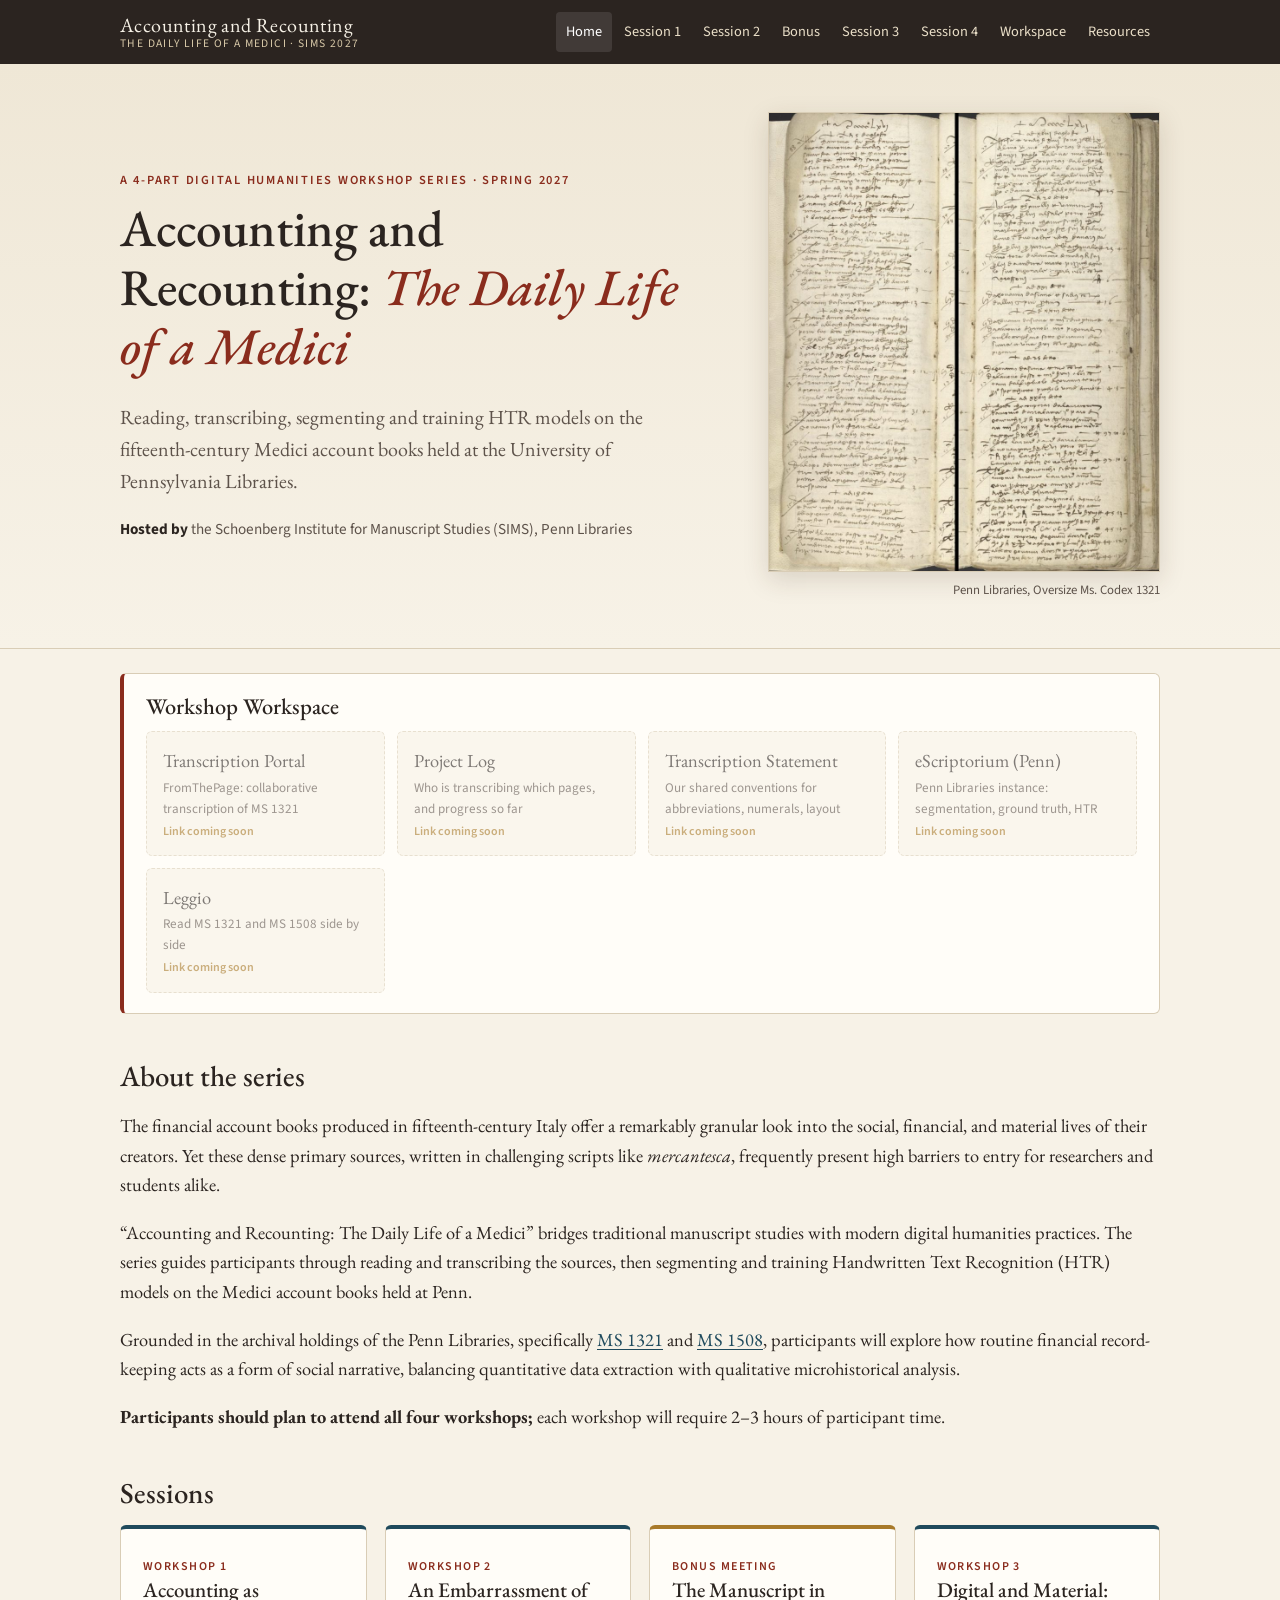
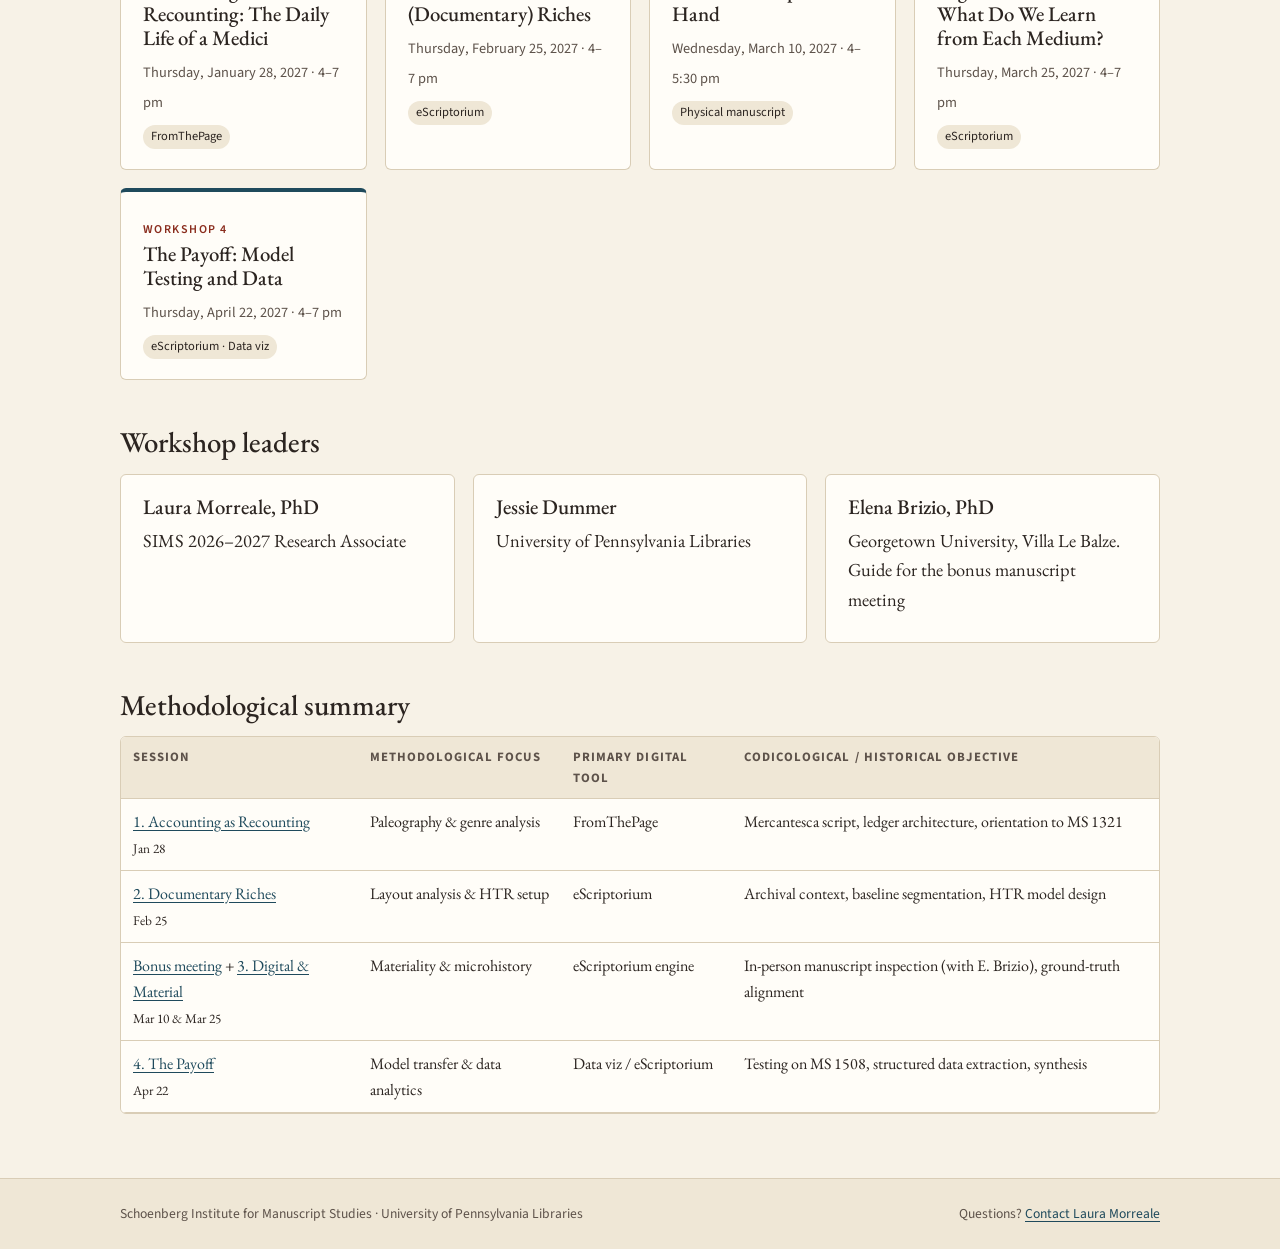
==== index.html @ 03b30243 "First version of workshop website" ====
<!doctype html>
<html lang="en">
<head>
<meta charset="utf-8">
<meta name="viewport" content="width=device-width, initial-scale=1">
<title>Home · Accounting and Recounting</title>
<meta name="description" content="Accounting and Recounting: The Daily Life of a Medici. A four-part digital humanities workshop series at the Schoenberg Institute for Manuscript Studies, Penn Libraries, spring 2027.">
<link rel="preconnect" href="https://fonts.googleapis.com">
<link rel="preconnect" href="https://fonts.gstatic.com" crossorigin>
<link href="https://fonts.googleapis.com/css2?family=EB+Garamond:ital,wght@0,400;0,500;0,600;1,400&family=Source+Sans+3:wght@400;600&display=swap" rel="stylesheet">
<link rel="stylesheet" href="assets/style.css">
<script src="assets/config.js"></script>
</head>
<body>
<header class="site-header">
  <div class="wrap">
    <a class="brand" href="index.html">Accounting and Recounting<small>The Daily Life of a Medici · SIMS 2027</small></a>
    <button class="nav-toggle" aria-expanded="false" aria-controls="site-nav">Menu</button>
    <nav class="nav" id="site-nav" aria-label="Main"><a href="index.html" aria-current="page">Home</a><a href="session-1.html">Session 1</a><a href="session-2.html">Session 2</a><a href="bonus.html">Bonus</a><a href="session-3.html">Session 3</a><a href="session-4.html">Session 4</a><a href="workspace.html">Workspace</a><a href="resources.html">Resources</a></nav>
  </div>
</header>
<section class="hero"><div class="wrap">
  <div>
    <p class="eyebrow">A 4-part digital humanities workshop series · Spring 2027</p>
    <h1>Accounting and Recounting: <em>The Daily Life of a Medici</em></h1>
    <p class="lede">Reading, transcribing, segmenting and training HTR models on the fifteenth-century Medici account books held at the University of Pennsylvania Libraries.</p>
    <ul class="meta-row"><li><strong>Hosted by</strong> the Schoenberg Institute for Manuscript Studies (SIMS), Penn Libraries</li></ul>
  </div>
  <figure>
    <img src="assets/ms1321-opening.jpg" alt="Opening from a Medici account book in mercantesca script, with dated entries and amounts in the right-hand column" width="900" height="1056">
    <figcaption>Penn Libraries, Oversize Ms. Codex 1321</figcaption>
  </figure>
</div></section>
<main><div class="wrap">

<section class="docs" aria-labelledby="ws-h">
  <h2 id="ws-h">Workshop Workspace</h2>
  <div class="tools">
    <a class="tool-btn" data-link="fromthepage"><span class="label">Transcription Portal</span><span class="desc">FromThePage: collaborative transcription of MS 1321</span><span class="status">Open &rarr;</span></a><a class="tool-btn" data-link="projectLog"><span class="label">Project Log</span><span class="desc">Who is transcribing which pages, and progress so far</span><span class="status">Open &rarr;</span></a><a class="tool-btn" data-link="transcriptionStatement"><span class="label">Transcription Statement</span><span class="desc">Our shared conventions for abbreviations, numerals, layout</span><span class="status">Open &rarr;</span></a><a class="tool-btn" data-link="escriptorium"><span class="label">eScriptorium (Penn)</span><span class="desc">Penn Libraries instance: segmentation, ground truth, HTR</span><span class="status">Open &rarr;</span></a><a class="tool-btn" data-link="leggio"><span class="label">Leggio</span><span class="desc">Read MS 1321 and MS 1508 side by side</span><span class="status">Open &rarr;</span></a>
  </div>
</section>

<h2>About the series</h2>
<p>The financial account books produced in fifteenth-century Italy offer a remarkably granular look into the social, financial, and material lives of their creators. Yet these dense primary sources, written in challenging scripts like <em>mercantesca</em>, frequently present high barriers to entry for researchers and students alike.</p>
<p>“Accounting and Recounting: The Daily Life of a Medici” bridges traditional manuscript studies with modern digital humanities practices. The series guides participants through reading and transcribing the sources, then segmenting and training Handwritten Text Recognition (HTR) models on the Medici account books held at Penn.</p>
<p>Grounded in the archival holdings of the Penn Libraries, specifically <a data-link="colenda1321">MS 1321</a> and <a data-link="colenda1508">MS 1508</a>, participants will explore how routine financial record-keeping acts as a form of social narrative, balancing quantitative data extraction with qualitative microhistorical analysis.</p>
<p><strong>Participants should plan to attend all four workshops;</strong> each workshop will require 2–3 hours of participant time.</p>

<h2>Sessions</h2>
<div class="grid three"><a class="card session-card" href="session-1.html"><span class="num">Workshop 1</span><h3>Accounting as Recounting: The Daily Life of a Medici</h3><span class="date">Thursday, January 28, 2027 · 4–7 pm</span><br><span class="tool">FromThePage</span></a><a class="card session-card" href="session-2.html"><span class="num">Workshop 2</span><h3>An Embarrassment of (Documentary) Riches</h3><span class="date">Thursday, February 25, 2027 · 4–7 pm</span><br><span class="tool">eScriptorium</span></a><a class="card session-card bonus" href="bonus.html"><span class="num">Bonus Meeting</span><h3>The Manuscript in Hand</h3><span class="date">Wednesday, March 10, 2027 · 4–5:30 pm</span><br><span class="tool">Physical manuscript</span></a><a class="card session-card" href="session-3.html"><span class="num">Workshop 3</span><h3>Digital and Material: What Do We Learn from Each Medium?</h3><span class="date">Thursday, March 25, 2027 · 4–7 pm</span><br><span class="tool">eScriptorium</span></a><a class="card session-card" href="session-4.html"><span class="num">Workshop 4</span><h3>The Payoff: Model Testing and Data</h3><span class="date">Thursday, April 22, 2027 · 4–7 pm</span><br><span class="tool">eScriptorium · Data viz</span></a></div>

<h2>Workshop leaders</h2>
<div class="grid three">
  <div class="card"><h3>Laura Morreale, PhD</h3><p>SIMS 2026–2027 Research Associate</p></div>
  <div class="card"><h3>Jessie Dummer</h3><p>University of Pennsylvania Libraries</p></div>
  <div class="card"><h3>Elena Brizio, PhD</h3><p>Georgetown University, Villa Le Balze. Guide for the bonus manuscript meeting</p></div>
</div>

<h2>Methodological summary</h2>
<div class="table-wrap"><table>
<thead><tr><th>Session</th><th>Methodological focus</th><th>Primary digital tool</th><th>Codicological / historical objective</th></tr></thead>
<tbody>
<tr><td><a href="session-1.html">1. Accounting as Recounting</a><br><small>Jan 28</small></td><td>Paleography &amp; genre analysis</td><td>FromThePage</td><td>Mercantesca script, ledger architecture, orientation to MS 1321</td></tr>
<tr><td><a href="session-2.html">2. Documentary Riches</a><br><small>Feb 25</small></td><td>Layout analysis &amp; HTR setup</td><td>eScriptorium</td><td>Archival context, baseline segmentation, HTR model design</td></tr>
<tr><td><a href="bonus.html">Bonus meeting</a> + <a href="session-3.html">3. Digital &amp; Material</a><br><small>Mar 10 &amp; Mar 25</small></td><td>Materiality &amp; microhistory</td><td>eScriptorium engine</td><td>In-person manuscript inspection (with E. Brizio), ground-truth alignment</td></tr>
<tr><td><a href="session-4.html">4. The Payoff</a><br><small>Apr 22</small></td><td>Model transfer &amp; data analytics</td><td>Data viz / eScriptorium</td><td>Testing on MS 1508, structured data extraction, synthesis</td></tr>
</tbody></table></div>

</div></main>
<footer class="site-footer">
  <div class="wrap">
    <span>Schoenberg Institute for Manuscript Studies · University of Pennsylvania Libraries</span>
    <span>Questions? <a data-link="contactEmail">Contact Laura Morreale</a></span>
  </div>
</footer>
</body>
</html>
---- assets/style.css ----
:root {
  --paper: #f7f2e7;
  --paper-2: #efe7d6;
  --card: #fffdf8;
  --ink: #2b2420;
  --ink-soft: #5d524a;
  --rule: #d9cdb6;
  --accent: #8a2c1d;      /* rubric red */
  --accent-2: #1f4a5c;    /* Penn-ish ink blue */
  --gold: #a87a2a;
  --serif: "EB Garamond", Garamond, "Times New Roman", serif;
  --sans: "Source Sans 3", "Helvetica Neue", Arial, sans-serif;
  --max: 1080px;
}
* { box-sizing: border-box; }
html { scroll-behavior: smooth; }
body {
  margin: 0; background: var(--paper); color: var(--ink);
  font-family: var(--serif); font-size: 1.15rem; line-height: 1.6;
}
a { color: var(--accent-2); text-underline-offset: 3px; }
a:hover { color: var(--accent); }
img { max-width: 100%; height: auto; display: block; }
.wrap { max-width: var(--max); margin: 0 auto; padding: 0 20px; }

/* ── header & nav ───────────────────────────── */
.site-header { background: var(--ink); color: var(--paper); }
.site-header .wrap { display: flex; align-items: center; justify-content: space-between; gap: 16px; min-height: 64px; }
.brand { color: var(--paper); text-decoration: none; font-size: 1.25rem; letter-spacing: .02em; line-height: 1.2; }
.brand small { display: block; font-family: var(--sans); font-size: .72rem; letter-spacing: .12em; text-transform: uppercase; color: #d8c9a8; }
.brand:hover { color: #fff; }
.nav { display: flex; flex-wrap: wrap; gap: 2px; font-family: var(--sans); font-size: .9rem; }
.nav a { color: #eadfc8; text-decoration: none; padding: 8px 10px; border-radius: 4px; }
.nav a:hover, .nav a[aria-current="page"] { background: rgba(255,255,255,.1); color: #fff; }
.nav-toggle { display: none; background: none; border: 1px solid #6b5e52; color: var(--paper); font-family: var(--sans); padding: 6px 10px; border-radius: 4px; }
@media (max-width: 860px) {
  .nav-toggle { display: block; }
  .nav { display: none; position: absolute; top: 64px; left: 0; right: 0; background: var(--ink); flex-direction: column; padding: 8px 20px 16px; z-index: 10; }
  body.nav-open .nav { display: flex; }
}

/* ── hero ───────────────────────────────────── */
.hero { border-bottom: 1px solid var(--rule); background: linear-gradient(var(--paper-2), var(--paper)); }
.hero .wrap { display: grid; grid-template-columns: 1.4fr 1fr; gap: 40px; padding-top: 48px; padding-bottom: 48px; align-items: center; }
.eyebrow { font-family: var(--sans); text-transform: uppercase; letter-spacing: .14em; font-size: .78rem; color: var(--accent); margin: 0 0 8px; font-weight: 600; }
h1, h2, h3 { font-weight: 500; line-height: 1.15; margin: 0 0 .5em; }
h1 { font-size: clamp(2.1rem, 5vw, 3.2rem); }
h1 em { color: var(--accent); }
h2 { font-size: 1.8rem; margin-top: 1.6em; }
h3 { font-size: 1.3rem; }
.lede { font-size: 1.25rem; color: var(--ink-soft); }
.hero figure { margin: 0; }
.hero figure img { border: 1px solid var(--rule); box-shadow: 0 8px 24px rgba(60,40,20,.15); max-height: 460px; width: auto; margin-left: auto; }
figcaption { font-family: var(--sans); font-size: .8rem; color: var(--ink-soft); margin-top: 8px; text-align: right; }
@media (max-width: 760px) { .hero .wrap { grid-template-columns: 1fr; padding-top: 32px; } .hero figure img { margin: 0 auto; max-height: 340px; } figcaption { text-align: center; } }

main { padding: 24px 0 64px; }
.meta-row { display: flex; flex-wrap: wrap; gap: 8px 20px; font-family: var(--sans); font-size: .95rem; color: var(--ink-soft); margin: 12px 0 0; padding: 0; list-style: none; }
.meta-row strong { color: var(--ink); }

/* ── cards & grids ──────────────────────────── */
.grid { display: grid; gap: 18px; }
.grid.two { grid-template-columns: repeat(auto-fit, minmax(280px, 1fr)); }
.grid.three { grid-template-columns: repeat(auto-fit, minmax(240px, 1fr)); }
.card { background: var(--card); border: 1px solid var(--rule); border-radius: 6px; padding: 20px 22px; }
.card h3 { margin-bottom: .3em; }
.card p { margin: .4em 0; }

.session-card { display: block; text-decoration: none; color: var(--ink); position: relative; transition: transform .15s, box-shadow .15s; border-top: 4px solid var(--accent-2); }
.session-card:hover { transform: translateY(-2px); box-shadow: 0 6px 18px rgba(60,40,20,.12); color: var(--ink); }
.session-card.bonus { border-top-color: var(--gold); }
.session-card .num { font-family: var(--sans); font-size: .75rem; text-transform: uppercase; letter-spacing: .12em; color: var(--accent); font-weight: 600; }
.session-card .date { font-family: var(--sans); font-size: .9rem; color: var(--ink-soft); }
.session-card .tool { display: inline-block; margin-top: 10px; font-family: var(--sans); font-size: .78rem; background: var(--paper-2); padding: 2px 8px; border-radius: 99px; }

/* ── tool buttons (the "Documents" box) ─────── */
.docs { background: var(--card); border: 1px solid var(--rule); border-left: 4px solid var(--accent); border-radius: 6px; padding: 20px 22px; }
.docs h2 { margin-top: 0; font-size: 1.4rem; }
.tools { display: grid; grid-template-columns: repeat(auto-fit, minmax(220px, 1fr)); gap: 12px; }
.tool-btn { display: flex; flex-direction: column; gap: 2px; padding: 14px 16px; background: var(--paper); border: 1px solid var(--rule); border-radius: 6px; text-decoration: none; color: var(--ink); cursor: pointer; }
.tool-btn:hover { border-color: var(--accent-2); background: #fff; color: var(--ink); }
.tool-btn .label { font-size: 1.15rem; }
.tool-btn .desc { font-family: var(--sans); font-size: .82rem; color: var(--ink-soft); }
.tool-btn .status { font-family: var(--sans); font-size: .75rem; color: var(--accent-2); font-weight: 600; }
.tool-btn.pending { opacity: .6; cursor: default; border-style: dashed; }
.tool-btn.pending .status { color: var(--gold); }
.tool-btn.featured { border-left: 4px solid var(--accent-2); }

/* ── content ────────────────────────────────── */
.layout { margin-top: 28px; display: grid; grid-template-columns: minmax(0, 1fr) 320px; gap: 40px; }
@media (max-width: 900px) { .layout { grid-template-columns: 1fr; } }
.topics { list-style: none; padding: 0; margin: 0; }
.topics li { padding: 12px 0; border-bottom: 1px solid var(--rule); }
.topics li:last-child { border-bottom: 0; }
.topics strong { color: var(--accent); font-weight: 600; }
.assignment { background: #f3ead3; border: 1px solid #e0cfa5; border-radius: 6px; padding: 16px 20px; margin: 20px 0; }
.assignment h3 { font-size: 1.1rem; font-family: var(--sans); text-transform: uppercase; letter-spacing: .1em; color: var(--gold); }
aside .card + .card { margin-top: 16px; }
aside h3 { font-size: 1.1rem; }

/* session log (blog-style updates) */
.log-entry { border-left: 3px solid var(--rule); padding: 4px 0 4px 18px; margin: 0 0 24px; }
.log-entry time { font-family: var(--sans); font-size: .82rem; text-transform: uppercase; letter-spacing: .1em; color: var(--accent); font-weight: 600; }
.log-entry h3 { margin: 4px 0; }
.log-entry .by { font-family: var(--sans); font-size: .85rem; color: var(--ink-soft); }
.placeholder { color: var(--ink-soft); font-style: italic; }

table { width: 100%; border-collapse: collapse; font-size: 1rem; background: var(--card); }
th, td { text-align: left; padding: 10px 12px; border-bottom: 1px solid var(--rule); vertical-align: top; }
th { font-family: var(--sans); font-size: .8rem; text-transform: uppercase; letter-spacing: .08em; color: var(--ink-soft); background: var(--paper-2); }
.table-wrap { overflow-x: auto; border: 1px solid var(--rule); border-radius: 6px; }

.pager { display: flex; justify-content: space-between; gap: 12px; margin-top: 40px; font-family: var(--sans); font-size: .95rem; }

.site-footer { border-top: 1px solid var(--rule); background: var(--paper-2); font-family: var(--sans); font-size: .85rem; color: var(--ink-soft); padding: 24px 0; }
.site-footer .wrap { display: flex; flex-wrap: wrap; justify-content: space-between; gap: 12px; }
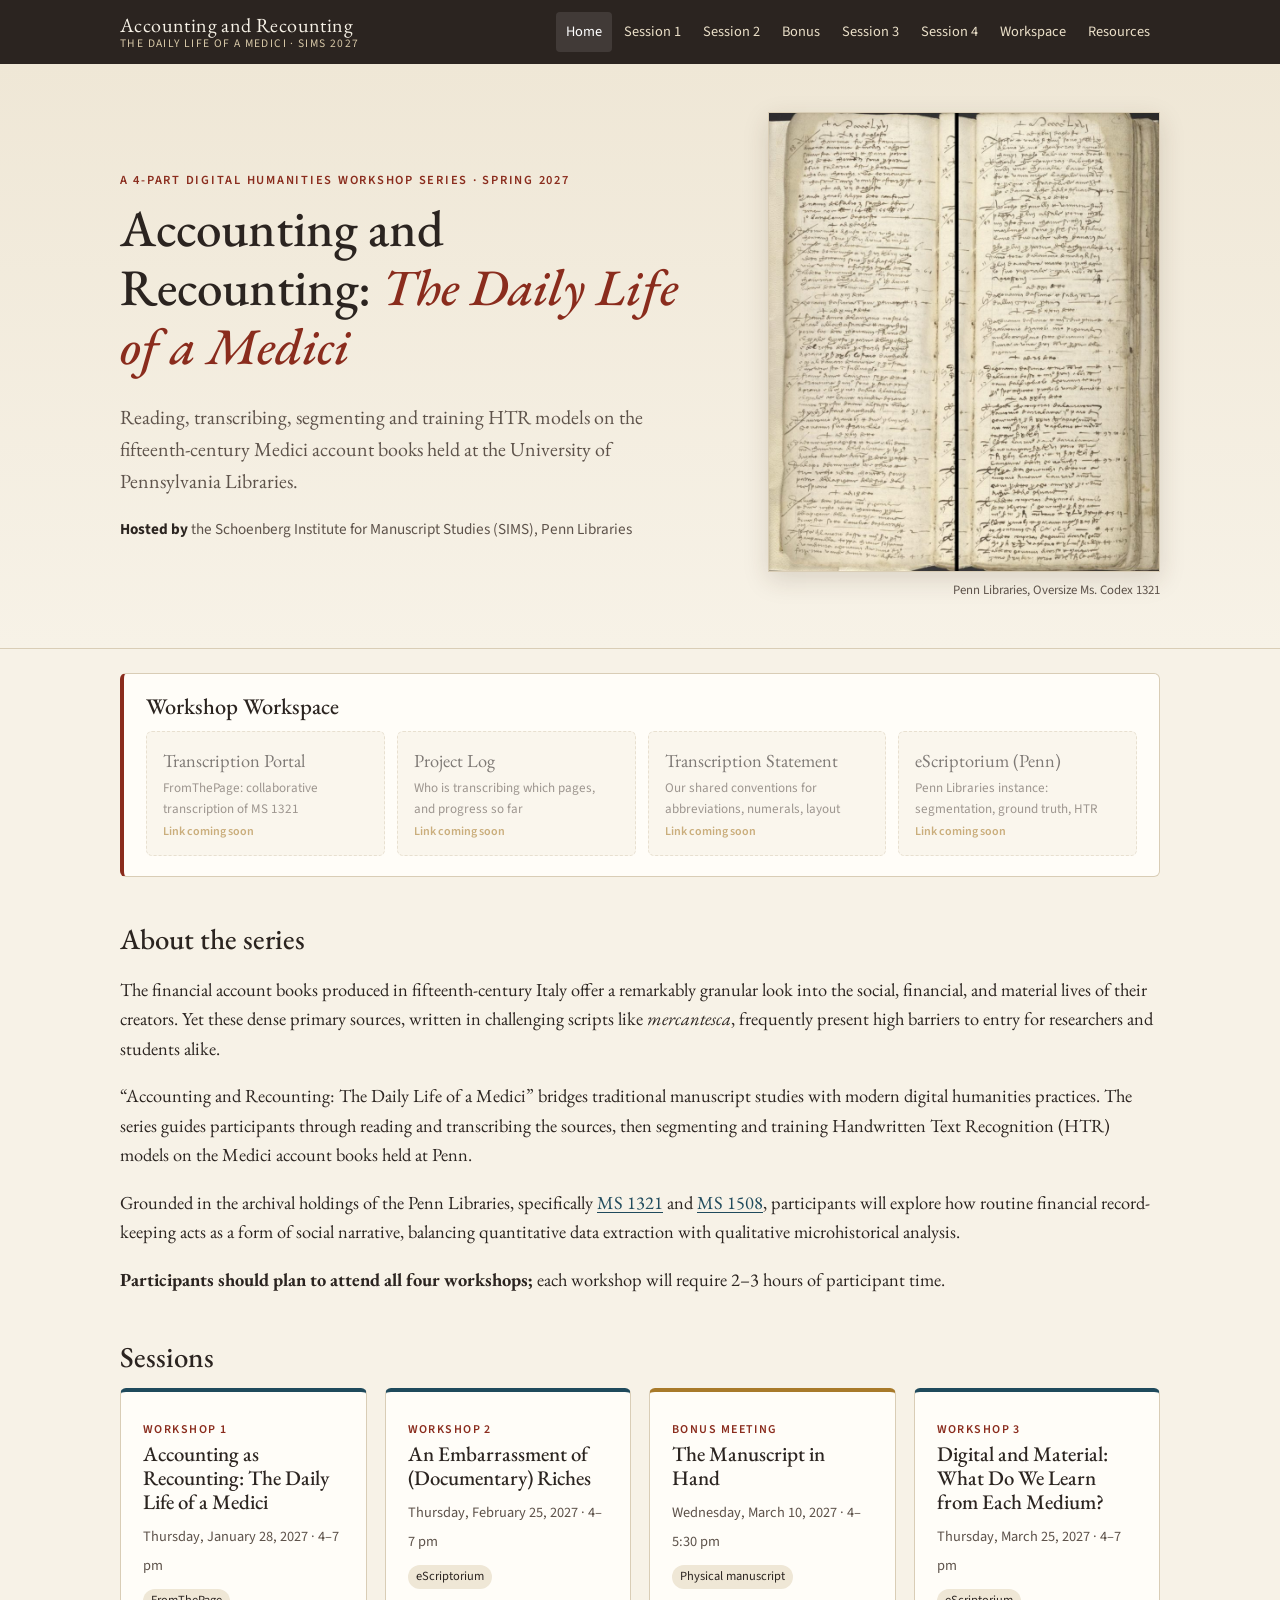
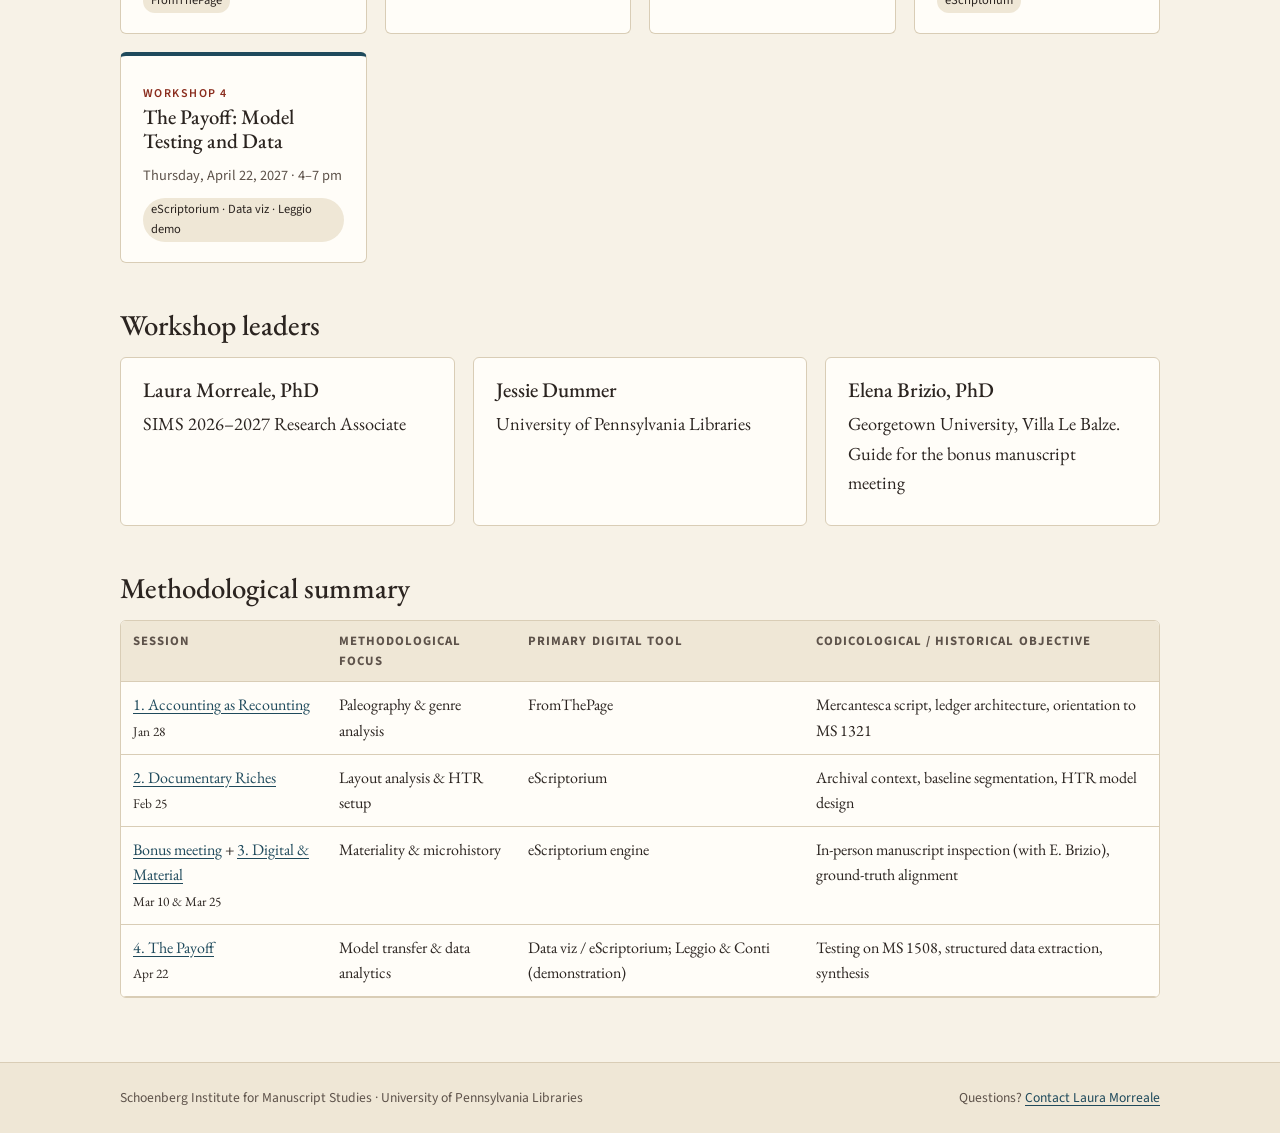
==== commit 6e02ed96: "Present Leggio and Conti as final demonstration" ====
--- a/index.html
+++ b/index.html
@@ -36,7 +36,7 @@
 <section class="docs" aria-labelledby="ws-h">
   <h2 id="ws-h">Workshop Workspace</h2>
   <div class="tools">
-    <a class="tool-btn" data-link="fromthepage"><span class="label">Transcription Portal</span><span class="desc">FromThePage: collaborative transcription of MS 1321</span><span class="status">Open &rarr;</span></a><a class="tool-btn" data-link="projectLog"><span class="label">Project Log</span><span class="desc">Who is transcribing which pages, and progress so far</span><span class="status">Open &rarr;</span></a><a class="tool-btn" data-link="transcriptionStatement"><span class="label">Transcription Statement</span><span class="desc">Our shared conventions for abbreviations, numerals, layout</span><span class="status">Open &rarr;</span></a><a class="tool-btn" data-link="escriptorium"><span class="label">eScriptorium (Penn)</span><span class="desc">Penn Libraries instance: segmentation, ground truth, HTR</span><span class="status">Open &rarr;</span></a><a class="tool-btn" data-link="leggio"><span class="label">Leggio</span><span class="desc">Read MS 1321 and MS 1508 side by side</span><span class="status">Open &rarr;</span></a>
+    <a class="tool-btn" data-link="fromthepage"><span class="label">Transcription Portal</span><span class="desc">FromThePage: collaborative transcription of MS 1321</span><span class="status">Open &rarr;</span></a><a class="tool-btn" data-link="projectLog"><span class="label">Project Log</span><span class="desc">Who is transcribing which pages, and progress so far</span><span class="status">Open &rarr;</span></a><a class="tool-btn" data-link="transcriptionStatement"><span class="label">Transcription Statement</span><span class="desc">Our shared conventions for abbreviations, numerals, layout</span><span class="status">Open &rarr;</span></a><a class="tool-btn" data-link="escriptorium"><span class="label">eScriptorium (Penn)</span><span class="desc">Penn Libraries instance: segmentation, ground truth, HTR</span><span class="status">Open &rarr;</span></a>
   </div>
 </section>
 
@@ -47,7 +47,7 @@
 <p><strong>Participants should plan to attend all four workshops;</strong> each workshop will require 2–3 hours of participant time.</p>
 
 <h2>Sessions</h2>
-<div class="grid three"><a class="card session-card" href="session-1.html"><span class="num">Workshop 1</span><h3>Accounting as Recounting: The Daily Life of a Medici</h3><span class="date">Thursday, January 28, 2027 · 4–7 pm</span><br><span class="tool">FromThePage</span></a><a class="card session-card" href="session-2.html"><span class="num">Workshop 2</span><h3>An Embarrassment of (Documentary) Riches</h3><span class="date">Thursday, February 25, 2027 · 4–7 pm</span><br><span class="tool">eScriptorium</span></a><a class="card session-card bonus" href="bonus.html"><span class="num">Bonus Meeting</span><h3>The Manuscript in Hand</h3><span class="date">Wednesday, March 10, 2027 · 4–5:30 pm</span><br><span class="tool">Physical manuscript</span></a><a class="card session-card" href="session-3.html"><span class="num">Workshop 3</span><h3>Digital and Material: What Do We Learn from Each Medium?</h3><span class="date">Thursday, March 25, 2027 · 4–7 pm</span><br><span class="tool">eScriptorium</span></a><a class="card session-card" href="session-4.html"><span class="num">Workshop 4</span><h3>The Payoff: Model Testing and Data</h3><span class="date">Thursday, April 22, 2027 · 4–7 pm</span><br><span class="tool">eScriptorium · Data viz</span></a></div>
+<div class="grid three"><a class="card session-card" href="session-1.html"><span class="num">Workshop 1</span><h3>Accounting as Recounting: The Daily Life of a Medici</h3><span class="date">Thursday, January 28, 2027 · 4–7 pm</span><br><span class="tool">FromThePage</span></a><a class="card session-card" href="session-2.html"><span class="num">Workshop 2</span><h3>An Embarrassment of (Documentary) Riches</h3><span class="date">Thursday, February 25, 2027 · 4–7 pm</span><br><span class="tool">eScriptorium</span></a><a class="card session-card bonus" href="bonus.html"><span class="num">Bonus Meeting</span><h3>The Manuscript in Hand</h3><span class="date">Wednesday, March 10, 2027 · 4–5:30 pm</span><br><span class="tool">Physical manuscript</span></a><a class="card session-card" href="session-3.html"><span class="num">Workshop 3</span><h3>Digital and Material: What Do We Learn from Each Medium?</h3><span class="date">Thursday, March 25, 2027 · 4–7 pm</span><br><span class="tool">eScriptorium</span></a><a class="card session-card" href="session-4.html"><span class="num">Workshop 4</span><h3>The Payoff: Model Testing and Data</h3><span class="date">Thursday, April 22, 2027 · 4–7 pm</span><br><span class="tool">eScriptorium · Data viz · Leggio demo</span></a></div>
 
 <h2>Workshop leaders</h2>
 <div class="grid three">
@@ -63,7 +63,7 @@
 <tr><td><a href="session-1.html">1. Accounting as Recounting</a><br><small>Jan 28</small></td><td>Paleography &amp; genre analysis</td><td>FromThePage</td><td>Mercantesca script, ledger architecture, orientation to MS 1321</td></tr>
 <tr><td><a href="session-2.html">2. Documentary Riches</a><br><small>Feb 25</small></td><td>Layout analysis &amp; HTR setup</td><td>eScriptorium</td><td>Archival context, baseline segmentation, HTR model design</td></tr>
 <tr><td><a href="bonus.html">Bonus meeting</a> + <a href="session-3.html">3. Digital &amp; Material</a><br><small>Mar 10 &amp; Mar 25</small></td><td>Materiality &amp; microhistory</td><td>eScriptorium engine</td><td>In-person manuscript inspection (with E. Brizio), ground-truth alignment</td></tr>
-<tr><td><a href="session-4.html">4. The Payoff</a><br><small>Apr 22</small></td><td>Model transfer &amp; data analytics</td><td>Data viz / eScriptorium</td><td>Testing on MS 1508, structured data extraction, synthesis</td></tr>
+<tr><td><a href="session-4.html">4. The Payoff</a><br><small>Apr 22</small></td><td>Model transfer &amp; data analytics</td><td>Data viz / eScriptorium; Leggio &amp; Conti (demonstration)</td><td>Testing on MS 1508, structured data extraction, synthesis</td></tr>
 </tbody></table></div>
 
 </div></main>
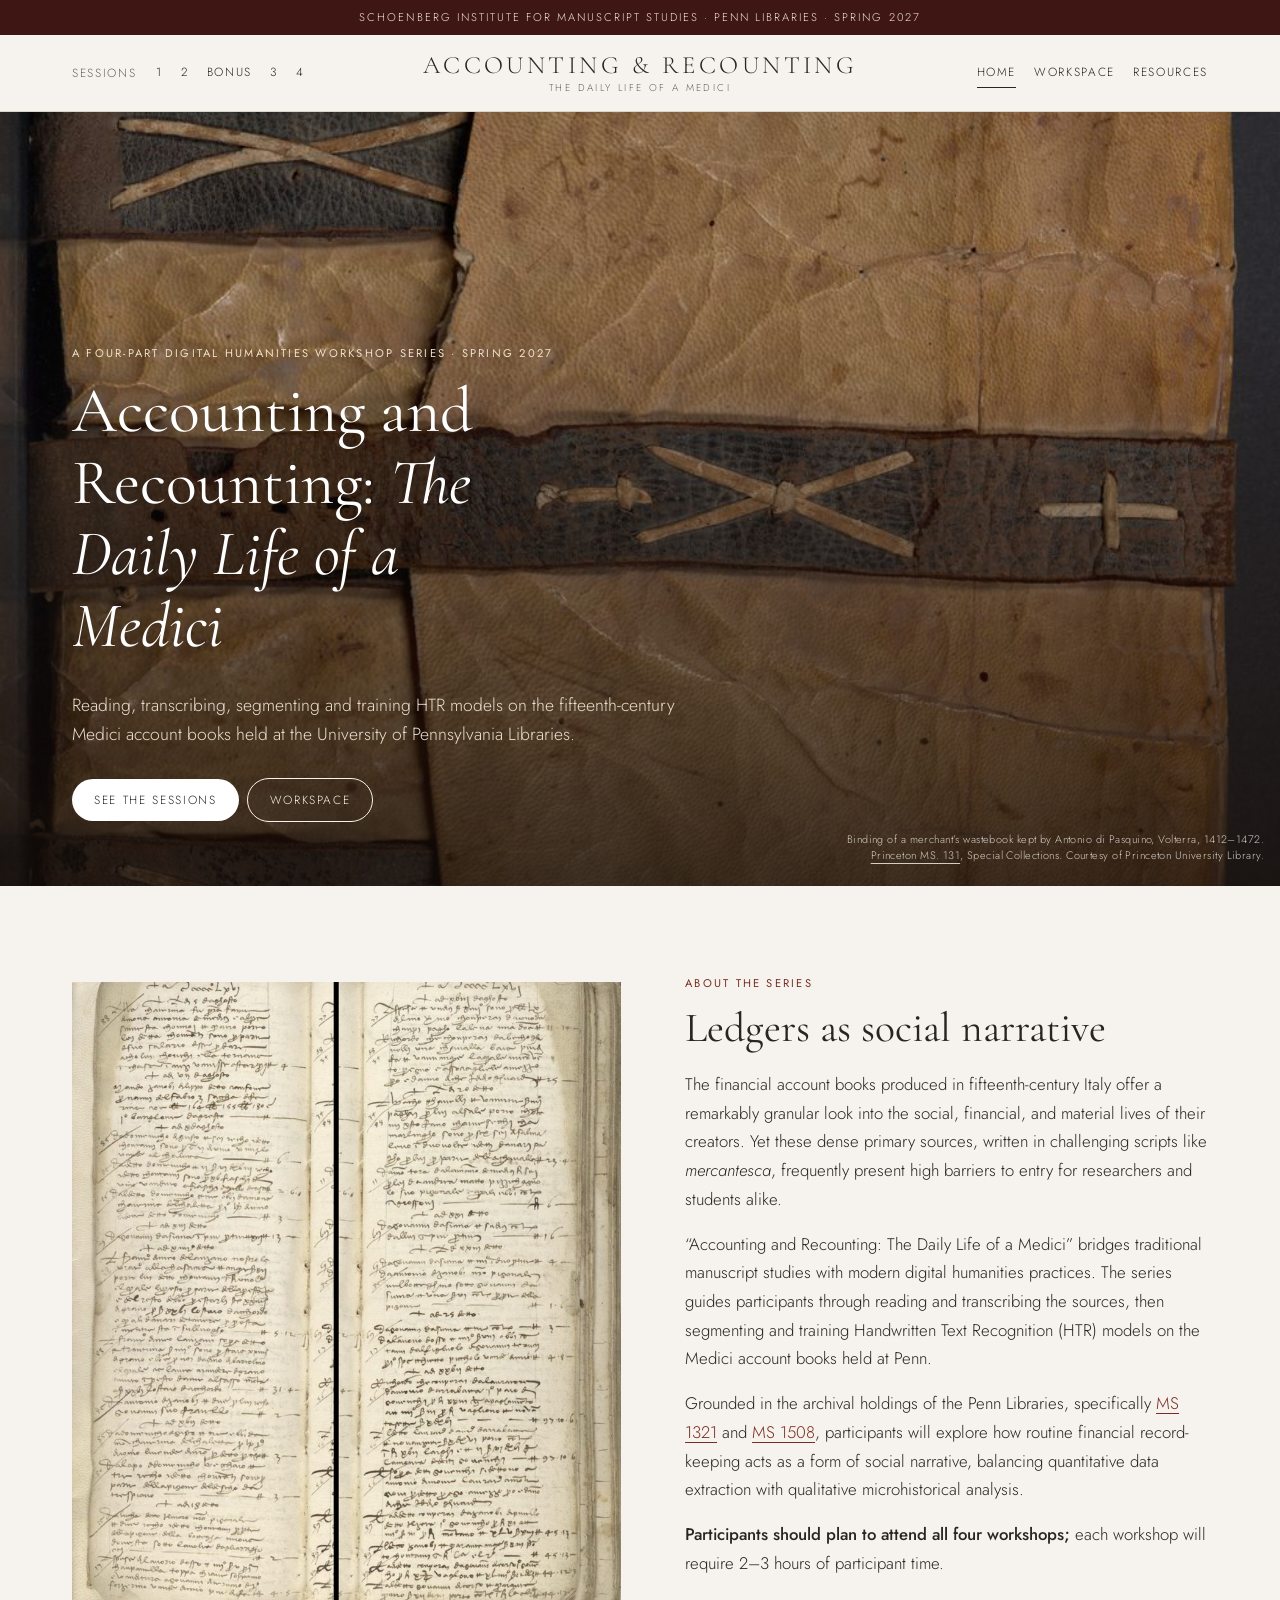
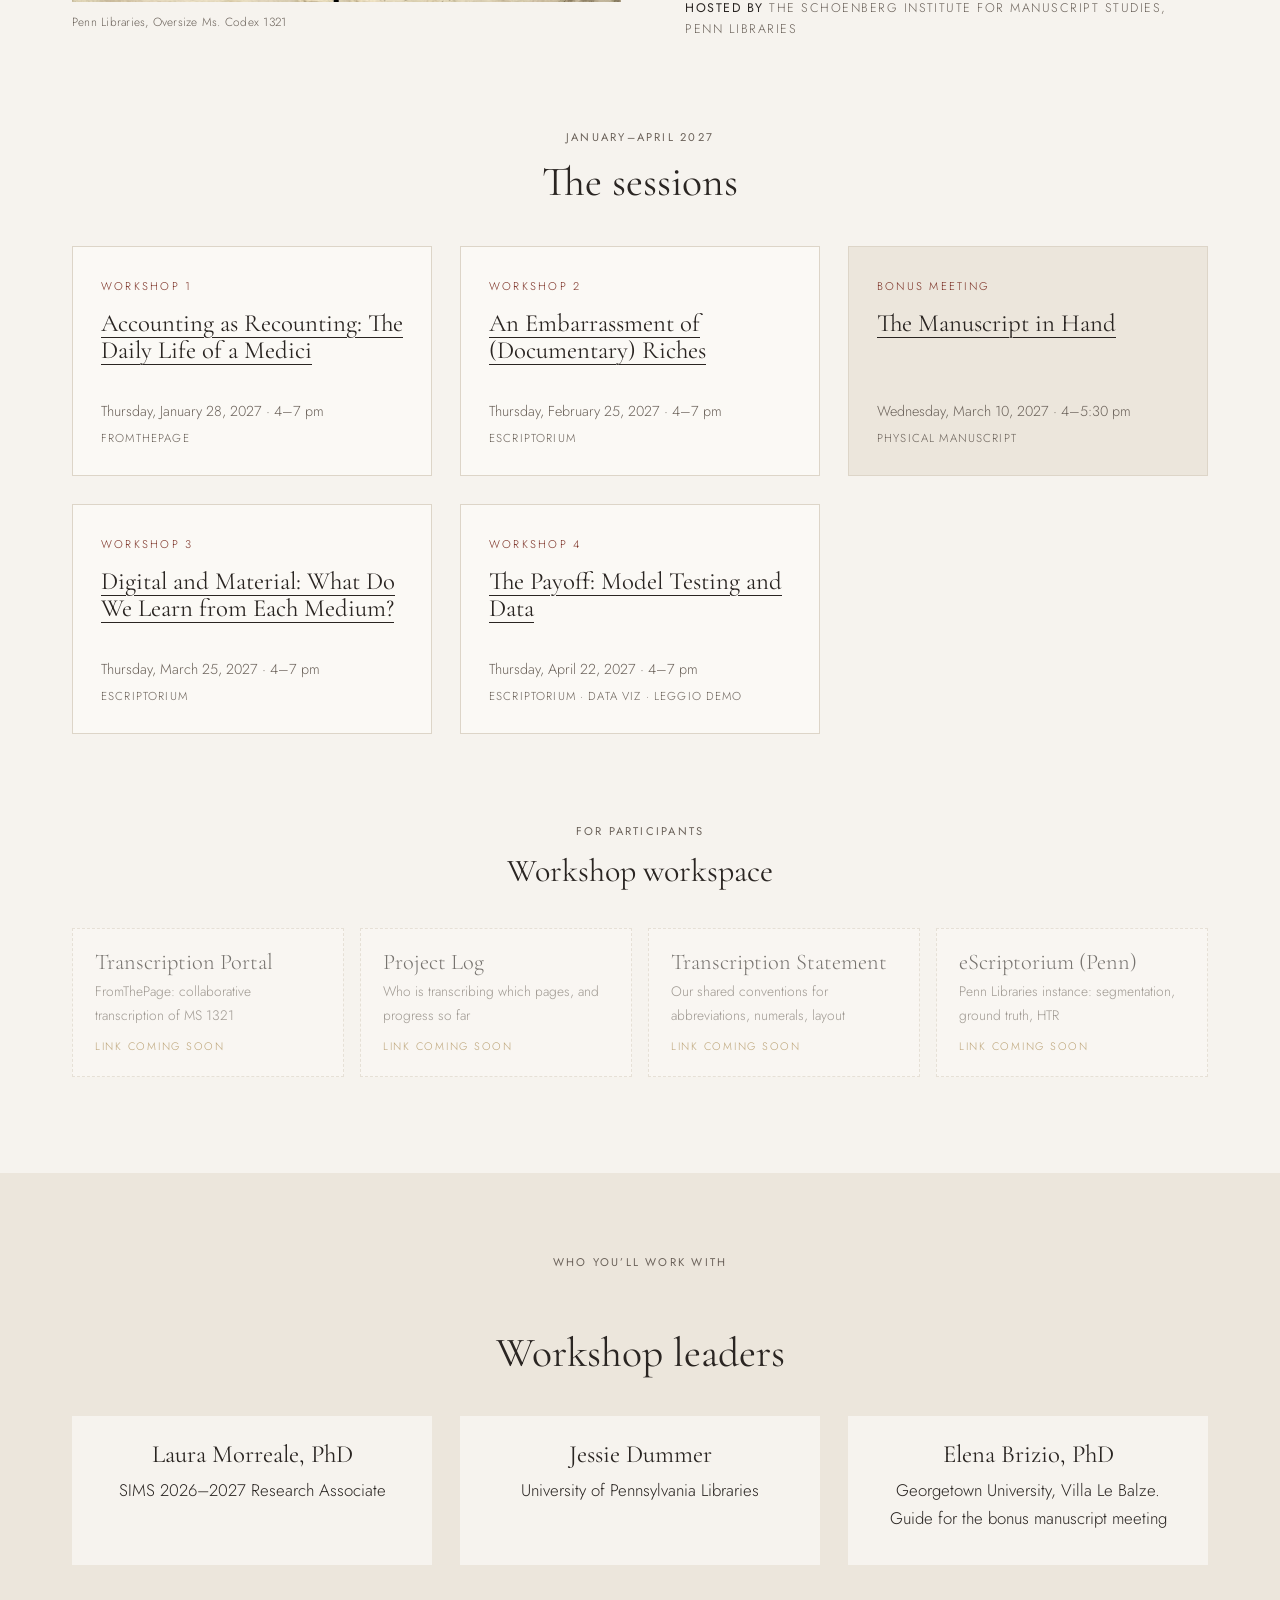
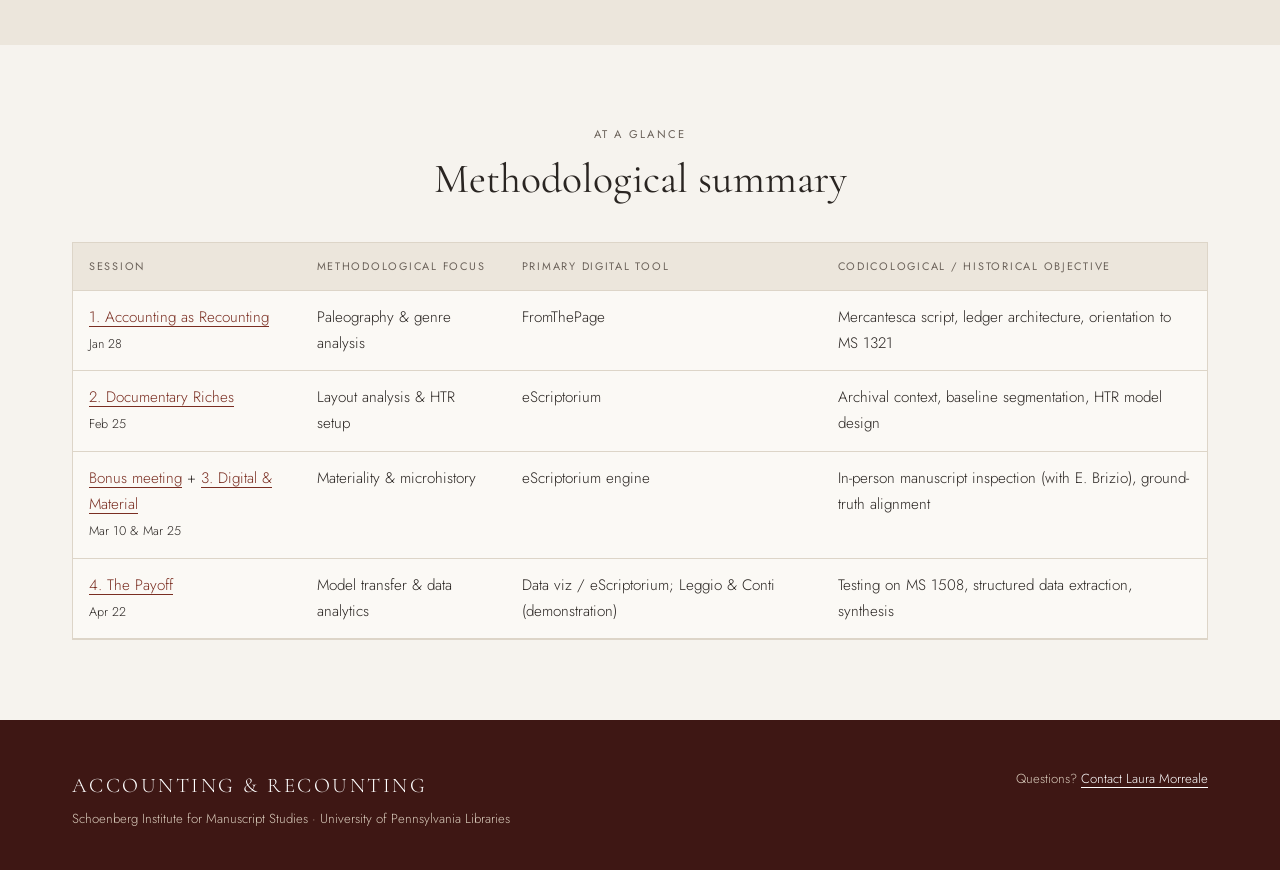
==== commit e6df1917: "Redesign after Repose; Princeton MS 131 hero image" ====
--- a/index.html
+++ b/index.html
@@ -7,57 +7,84 @@
 <meta name="description" content="Accounting and Recounting: The Daily Life of a Medici. A four-part digital humanities workshop series at the Schoenberg Institute for Manuscript Studies, Penn Libraries, spring 2027.">
 <link rel="preconnect" href="https://fonts.googleapis.com">
 <link rel="preconnect" href="https://fonts.gstatic.com" crossorigin>
-<link href="https://fonts.googleapis.com/css2?family=EB+Garamond:ital,wght@0,400;0,500;0,600;1,400&family=Source+Sans+3:wght@400;600&display=swap" rel="stylesheet">
+<link href="https://fonts.googleapis.com/css2?family=Cormorant+Garamond:ital,wght@0,400;0,500;1,400&family=Jost:wght@300;400;500&display=swap" rel="stylesheet">
 <link rel="stylesheet" href="assets/style.css">
 <script src="assets/config.js"></script>
 </head>
 <body>
+<div class="announce">Schoenberg Institute for Manuscript Studies · Penn Libraries · Spring 2027</div>
 <header class="site-header">
-  <div class="wrap">
-    <a class="brand" href="index.html">Accounting and Recounting<small>The Daily Life of a Medici · SIMS 2027</small></a>
+  <div class="bar">
+    <nav class="nav nav-left" id="site-nav" aria-label="Sessions"><span class="nav-label">Sessions</span><a href="session-1.html" title="Session 1" aria-label="Session 1">1</a><a href="session-2.html" title="Session 2" aria-label="Session 2">2</a><a href="bonus.html" title="Bonus meeting" aria-label="Bonus meeting">Bonus</a><a href="session-3.html" title="Session 3" aria-label="Session 3">3</a><a href="session-4.html" title="Session 4" aria-label="Session 4">4</a></nav>
+    <a class="brand" href="index.html">Accounting &amp; Recounting<small>The Daily Life of a Medici</small></a>
+    <nav class="nav nav-right" aria-label="Site"><a href="index.html" aria-current="page">Home</a><a href="workspace.html">Workspace</a><a href="resources.html">Resources</a></nav>
     <button class="nav-toggle" aria-expanded="false" aria-controls="site-nav">Menu</button>
-    <nav class="nav" id="site-nav" aria-label="Main"><a href="index.html" aria-current="page">Home</a><a href="session-1.html">Session 1</a><a href="session-2.html">Session 2</a><a href="bonus.html">Bonus</a><a href="session-3.html">Session 3</a><a href="session-4.html">Session 4</a><a href="workspace.html">Workspace</a><a href="resources.html">Resources</a></nav>
   </div>
 </header>
-<section class="hero"><div class="wrap">
-  <div>
-    <p class="eyebrow">A 4-part digital humanities workshop series · Spring 2027</p>
+<section class="hero-full">
+  <img src="assets/princeton-ms131-binding.jpg" alt="Fifteenth-century limp parchment account-book binding with a fold-over flap and three dark leather straps laced with crossed thongs; the spine is inscribed “Libro di soci…”" width="1000" height="1291">
+  <div class="wrap">
+    <p class="eyebrow">A four-part digital humanities workshop series · Spring 2027</p>
     <h1>Accounting and Recounting: <em>The Daily Life of a Medici</em></h1>
     <p class="lede">Reading, transcribing, segmenting and training HTR models on the fifteenth-century Medici account books held at the University of Pennsylvania Libraries.</p>
-    <ul class="meta-row"><li><strong>Hosted by</strong> the Schoenberg Institute for Manuscript Studies (SIMS), Penn Libraries</li></ul>
+    <a class="btn" href="#sessions">See the sessions</a><a class="btn ghost" href="workspace.html">Workspace</a>
   </div>
+  <p class="hero-credit">Binding of a merchant’s wastebook kept by Antonio di Pasquino, Volterra, 1412–1472. <a data-link="princetonMs131">Princeton MS. 131</a>, Special Collections. Courtesy of Princeton University Library.</p>
+</section>
+<main>
+
+<section class="section"><div class="wrap split">
   <figure>
     <img src="assets/ms1321-opening.jpg" alt="Opening from a Medici account book in mercantesca script, with dated entries and amounts in the right-hand column" width="900" height="1056">
     <figcaption>Penn Libraries, Oversize Ms. Codex 1321</figcaption>
   </figure>
+  <div class="text">
+    <p class="eyebrow">About the series</p>
+    <h2 class="first">Ledgers as social narrative</h2>
+    <p>The financial account books produced in fifteenth-century Italy offer a remarkably granular look into the social, financial, and material lives of their creators. Yet these dense primary sources, written in challenging scripts like <em>mercantesca</em>, frequently present high barriers to entry for researchers and students alike.</p>
+    <p>“Accounting and Recounting: The Daily Life of a Medici” bridges traditional manuscript studies with modern digital humanities practices. The series guides participants through reading and transcribing the sources, then segmenting and training Handwritten Text Recognition (HTR) models on the Medici account books held at Penn.</p>
+    <p>Grounded in the archival holdings of the Penn Libraries, specifically <a data-link="colenda1321">MS 1321</a> and <a data-link="colenda1508">MS 1508</a>, participants will explore how routine financial record-keeping acts as a form of social narrative, balancing quantitative data extraction with qualitative microhistorical analysis.</p>
+    <p><strong>Participants should plan to attend all four workshops;</strong> each workshop will require 2–3 hours of participant time.</p>
+    <p class="meta-row"><span><strong>Hosted by</strong> the Schoenberg Institute for Manuscript Studies, Penn Libraries</span></p>
+  </div>
 </div></section>
-<main><div class="wrap">
 
-<section class="docs" aria-labelledby="ws-h">
-  <h2 id="ws-h">Workshop Workspace</h2>
+<section class="section" id="sessions"><div class="wrap">
+  <div class="section-head">
+    <p class="eyebrow">January–April 2027</p>
+    <h2 class="first">The sessions</h2>
+  </div>
+  <div class="grid three"><a class="session-card" href="session-1.html"><span class="num">Workshop 1</span><h3>Accounting as Recounting: The Daily Life of a Medici</h3><span class="date">Thursday, January 28, 2027 · 4–7 pm</span><span class="tool">FromThePage</span></a><a class="session-card" href="session-2.html"><span class="num">Workshop 2</span><h3>An Embarrassment of (Documentary) Riches</h3><span class="date">Thursday, February 25, 2027 · 4–7 pm</span><span class="tool">eScriptorium</span></a><a class="session-card bonus" href="bonus.html"><span class="num">Bonus Meeting</span><h3>The Manuscript in Hand</h3><span class="date">Wednesday, March 10, 2027 · 4–5:30 pm</span><span class="tool">Physical manuscript</span></a><a class="session-card" href="session-3.html"><span class="num">Workshop 3</span><h3>Digital and Material: What Do We Learn from Each Medium?</h3><span class="date">Thursday, March 25, 2027 · 4–7 pm</span><span class="tool">eScriptorium</span></a><a class="session-card" href="session-4.html"><span class="num">Workshop 4</span><h3>The Payoff: Model Testing and Data</h3><span class="date">Thursday, April 22, 2027 · 4–7 pm</span><span class="tool">eScriptorium · Data viz · Leggio demo</span></a></div>
+</div></section>
+
+<section class="section"><div class="wrap docs" aria-labelledby="ws-h">
+  <div class="section-head">
+    <p class="eyebrow">For participants</p>
+    <h2 id="ws-h" class="first">Workshop workspace</h2>
+  </div>
   <div class="tools">
     <a class="tool-btn" data-link="fromthepage"><span class="label">Transcription Portal</span><span class="desc">FromThePage: collaborative transcription of MS 1321</span><span class="status">Open &rarr;</span></a><a class="tool-btn" data-link="projectLog"><span class="label">Project Log</span><span class="desc">Who is transcribing which pages, and progress so far</span><span class="status">Open &rarr;</span></a><a class="tool-btn" data-link="transcriptionStatement"><span class="label">Transcription Statement</span><span class="desc">Our shared conventions for abbreviations, numerals, layout</span><span class="status">Open &rarr;</span></a><a class="tool-btn" data-link="escriptorium"><span class="label">eScriptorium (Penn)</span><span class="desc">Penn Libraries instance: segmentation, ground truth, HTR</span><span class="status">Open &rarr;</span></a>
   </div>
-</section>
+</div></section>
 
-<h2>About the series</h2>
-<p>The financial account books produced in fifteenth-century Italy offer a remarkably granular look into the social, financial, and material lives of their creators. Yet these dense primary sources, written in challenging scripts like <em>mercantesca</em>, frequently present high barriers to entry for researchers and students alike.</p>
-<p>“Accounting and Recounting: The Daily Life of a Medici” bridges traditional manuscript studies with modern digital humanities practices. The series guides participants through reading and transcribing the sources, then segmenting and training Handwritten Text Recognition (HTR) models on the Medici account books held at Penn.</p>
-<p>Grounded in the archival holdings of the Penn Libraries, specifically <a data-link="colenda1321">MS 1321</a> and <a data-link="colenda1508">MS 1508</a>, participants will explore how routine financial record-keeping acts as a form of social narrative, balancing quantitative data extraction with qualitative microhistorical analysis.</p>
-<p><strong>Participants should plan to attend all four workshops;</strong> each workshop will require 2–3 hours of participant time.</p>
+<section class="band"><div class="wrap">
+  <div class="section-head">
+    <p class="eyebrow">Who you’ll work with</p>
+    <h2 class="first">Workshop leaders</h2>
+  </div>
+  <div class="grid three">
+    <div class="card"><h3>Laura Morreale, PhD</h3><p>SIMS 2026–2027 Research Associate</p></div>
+    <div class="card"><h3>Jessie Dummer</h3><p>University of Pennsylvania Libraries</p></div>
+    <div class="card"><h3>Elena Brizio, PhD</h3><p>Georgetown University, Villa Le Balze. Guide for the bonus manuscript meeting</p></div>
+  </div>
+</div></section>
 
-<h2>Sessions</h2>
-<div class="grid three"><a class="card session-card" href="session-1.html"><span class="num">Workshop 1</span><h3>Accounting as Recounting: The Daily Life of a Medici</h3><span class="date">Thursday, January 28, 2027 · 4–7 pm</span><br><span class="tool">FromThePage</span></a><a class="card session-card" href="session-2.html"><span class="num">Workshop 2</span><h3>An Embarrassment of (Documentary) Riches</h3><span class="date">Thursday, February 25, 2027 · 4–7 pm</span><br><span class="tool">eScriptorium</span></a><a class="card session-card bonus" href="bonus.html"><span class="num">Bonus Meeting</span><h3>The Manuscript in Hand</h3><span class="date">Wednesday, March 10, 2027 · 4–5:30 pm</span><br><span class="tool">Physical manuscript</span></a><a class="card session-card" href="session-3.html"><span class="num">Workshop 3</span><h3>Digital and Material: What Do We Learn from Each Medium?</h3><span class="date">Thursday, March 25, 2027 · 4–7 pm</span><br><span class="tool">eScriptorium</span></a><a class="card session-card" href="session-4.html"><span class="num">Workshop 4</span><h3>The Payoff: Model Testing and Data</h3><span class="date">Thursday, April 22, 2027 · 4–7 pm</span><br><span class="tool">eScriptorium · Data viz · Leggio demo</span></a></div>
-
-<h2>Workshop leaders</h2>
-<div class="grid three">
-  <div class="card"><h3>Laura Morreale, PhD</h3><p>SIMS 2026–2027 Research Associate</p></div>
-  <div class="card"><h3>Jessie Dummer</h3><p>University of Pennsylvania Libraries</p></div>
-  <div class="card"><h3>Elena Brizio, PhD</h3><p>Georgetown University, Villa Le Balze. Guide for the bonus manuscript meeting</p></div>
-</div>
-
-<h2>Methodological summary</h2>
-<div class="table-wrap"><table>
+<section class="section"><div class="wrap">
+  <div class="section-head">
+    <p class="eyebrow">At a glance</p>
+    <h2 class="first">Methodological summary</h2>
+  </div>
+  <div class="table-wrap"><table>
 <thead><tr><th>Session</th><th>Methodological focus</th><th>Primary digital tool</th><th>Codicological / historical objective</th></tr></thead>
 <tbody>
 <tr><td><a href="session-1.html">1. Accounting as Recounting</a><br><small>Jan 28</small></td><td>Paleography &amp; genre analysis</td><td>FromThePage</td><td>Mercantesca script, ledger architecture, orientation to MS 1321</td></tr>
@@ -65,12 +92,13 @@
 <tr><td><a href="bonus.html">Bonus meeting</a> + <a href="session-3.html">3. Digital &amp; Material</a><br><small>Mar 10 &amp; Mar 25</small></td><td>Materiality &amp; microhistory</td><td>eScriptorium engine</td><td>In-person manuscript inspection (with E. Brizio), ground-truth alignment</td></tr>
 <tr><td><a href="session-4.html">4. The Payoff</a><br><small>Apr 22</small></td><td>Model transfer &amp; data analytics</td><td>Data viz / eScriptorium; Leggio &amp; Conti (demonstration)</td><td>Testing on MS 1508, structured data extraction, synthesis</td></tr>
 </tbody></table></div>
+</div></section>
 
-</div></main>
+</main>
 <footer class="site-footer">
   <div class="wrap">
-    <span>Schoenberg Institute for Manuscript Studies · University of Pennsylvania Libraries</span>
-    <span>Questions? <a data-link="contactEmail">Contact Laura Morreale</a></span>
+    <div><span class="footer-brand">Accounting &amp; Recounting</span>Schoenberg Institute for Manuscript Studies · University of Pennsylvania Libraries</div>
+    <div>Questions? <a data-link="contactEmail">Contact Laura Morreale</a></div>
   </div>
 </footer>
 </body>
--- a/assets/style.css
+++ b/assets/style.css
@@ -1,116 +1,205 @@
+/* Accounting and Recounting: styles after the WordPress "Repose" theme:
+   thin announcement bar, centred wordmark, full-bleed imagery, warm off-white,
+   light display serif over a clean geometric sans, generous whitespace. */
 :root {
-  --paper: #f7f2e7;
-  --paper-2: #efe7d6;
-  --card: #fffdf8;
-  --ink: #2b2420;
-  --ink-soft: #5d524a;
-  --rule: #d9cdb6;
-  --accent: #8a2c1d;      /* rubric red */
-  --accent-2: #1f4a5c;    /* Penn-ish ink blue */
-  --gold: #a87a2a;
-  --serif: "EB Garamond", Garamond, "Times New Roman", serif;
-  --sans: "Source Sans 3", "Helvetica Neue", Arial, sans-serif;
-  --max: 1080px;
+  --paper: #f6f3ee;
+  --band: #ece6dc;
+  --card: #fbf9f5;
+  --ink: #2a2522;
+  --ink-soft: #6b625a;
+  --rule: #ddd5c8;
+  --oxblood: #3e1714;     /* announcement bar */
+  --accent: #7a2e22;      /* rubric red, links & eyebrows */
+  --gold: #9a7330;
+  --serif: "Cormorant Garamond", "EB Garamond", Garamond, serif;
+  --sans: "Jost", "Helvetica Neue", Arial, sans-serif;
+  --max: 1200px;
+  --text: 720px;
 }
 * { box-sizing: border-box; }
 html { scroll-behavior: smooth; }
 body {
   margin: 0; background: var(--paper); color: var(--ink);
-  font-family: var(--serif); font-size: 1.15rem; line-height: 1.6;
-}
-a { color: var(--accent-2); text-underline-offset: 3px; }
-a:hover { color: var(--accent); }
+  font-family: var(--sans); font-weight: 300; font-size: 1.05rem; line-height: 1.7;
+}
+a { color: var(--accent); text-underline-offset: 4px; text-decoration-thickness: 1px; }
+a:hover { color: var(--ink); }
 img { max-width: 100%; height: auto; display: block; }
-.wrap { max-width: var(--max); margin: 0 auto; padding: 0 20px; }
-
-/* ── header & nav ───────────────────────────── */
-.site-header { background: var(--ink); color: var(--paper); }
-.site-header .wrap { display: flex; align-items: center; justify-content: space-between; gap: 16px; min-height: 64px; }
-.brand { color: var(--paper); text-decoration: none; font-size: 1.25rem; letter-spacing: .02em; line-height: 1.2; }
-.brand small { display: block; font-family: var(--sans); font-size: .72rem; letter-spacing: .12em; text-transform: uppercase; color: #d8c9a8; }
-.brand:hover { color: #fff; }
-.nav { display: flex; flex-wrap: wrap; gap: 2px; font-family: var(--sans); font-size: .9rem; }
-.nav a { color: #eadfc8; text-decoration: none; padding: 8px 10px; border-radius: 4px; }
-.nav a:hover, .nav a[aria-current="page"] { background: rgba(255,255,255,.1); color: #fff; }
-.nav-toggle { display: none; background: none; border: 1px solid #6b5e52; color: var(--paper); font-family: var(--sans); padding: 6px 10px; border-radius: 4px; }
-@media (max-width: 860px) {
-  .nav-toggle { display: block; }
-  .nav { display: none; position: absolute; top: 64px; left: 0; right: 0; background: var(--ink); flex-direction: column; padding: 8px 20px 16px; z-index: 10; }
+.wrap { max-width: var(--max); margin: 0 auto; padding: 0 32px; }
+@media (max-width: 600px) { .wrap { padding: 0 16px; } }
+strong { font-weight: 500; }
+
+/* ── announcement bar & header ─────────────── */
+.announce { background: var(--oxblood); color: #efe4d6; text-align: center; font-size: .7rem;
+  letter-spacing: .18em; text-transform: uppercase; padding: 8px 16px; }
+.site-header { background: var(--paper); border-bottom: 1px solid var(--rule); position: relative; z-index: 20; }
+.site-header .bar { max-width: var(--max); margin: 0 auto; padding: 0 32px; min-height: 76px;
+  display: grid; grid-template-columns: 1fr auto 1fr; align-items: center; gap: 24px; }
+.brand { grid-column: 2; text-align: center; color: var(--ink); text-decoration: none;
+  font-family: var(--serif); font-size: 1.55rem; letter-spacing: .14em; text-transform: uppercase; line-height: 1.1; }
+.brand small { display: block; font-family: var(--sans); font-size: .62rem; letter-spacing: .24em; color: var(--ink-soft); margin-top: 4px; }
+.brand:hover { color: var(--accent); }
+.nav { display: flex; flex-wrap: wrap; gap: 4px 18px; font-size: .74rem; letter-spacing: .14em; text-transform: uppercase; }
+.nav-left { grid-column: 1; grid-row: 1; align-items: center; }
+.nav-label { color: var(--ink-soft); margin-right: 2px; }
+.nav-right { grid-column: 3; grid-row: 1; justify-content: flex-end; }
+.nav a { color: var(--ink); text-decoration: none; padding: 4px 0; border-bottom: 1px solid transparent; }
+.nav a:hover, .nav a[aria-current="page"] { border-bottom-color: var(--ink); color: var(--ink); }
+.nav-toggle { display: none; grid-column: 3; justify-self: end; background: none; border: 1px solid var(--ink);
+  color: var(--ink); font-family: var(--sans); font-size: .7rem; letter-spacing: .14em; text-transform: uppercase;
+  padding: 7px 12px; border-radius: 99px; cursor: pointer; }
+@media (max-width: 960px) {
+  .site-header .bar { grid-template-columns: auto 1fr auto; padding: 12px 16px; min-height: 64px; }
+  .brand { grid-column: 1 / 3; grid-row: 1; text-align: left; font-size: 1.15rem; }
+  .nav-toggle { display: block; grid-row: 1; }
+  .nav { display: none; grid-column: 1 / -1; flex-direction: column; align-items: stretch; justify-content: flex-start; gap: 0; }
+  .nav-left { grid-row: 2; align-items: stretch; }
+  .nav-right { grid-row: 3; }
+  .nav a { padding: 12px 0; border-bottom: 1px solid var(--rule); }
+  .nav-label { padding: 16px 0 4px; }
+  .nav-left a:not([title^="Bonus"])::before { content: "Session "; }
   body.nav-open .nav { display: flex; }
 }
 
-/* ── hero ───────────────────────────────────── */
-.hero { border-bottom: 1px solid var(--rule); background: linear-gradient(var(--paper-2), var(--paper)); }
-.hero .wrap { display: grid; grid-template-columns: 1.4fr 1fr; gap: 40px; padding-top: 48px; padding-bottom: 48px; align-items: center; }
-.eyebrow { font-family: var(--sans); text-transform: uppercase; letter-spacing: .14em; font-size: .78rem; color: var(--accent); margin: 0 0 8px; font-weight: 600; }
-h1, h2, h3 { font-weight: 500; line-height: 1.15; margin: 0 0 .5em; }
-h1 { font-size: clamp(2.1rem, 5vw, 3.2rem); }
-h1 em { color: var(--accent); }
-h2 { font-size: 1.8rem; margin-top: 1.6em; }
-h3 { font-size: 1.3rem; }
-.lede { font-size: 1.25rem; color: var(--ink-soft); }
+/* ── type ─────────────────────────────────── */
+h1, h2, h3 { font-family: var(--serif); font-weight: 400; line-height: 1.12; margin: 0 0 .45em; }
+h1 { font-size: clamp(2.4rem, 5.5vw, 4rem); }
+h2 { font-size: clamp(1.9rem, 3.4vw, 2.6rem); margin-top: 1.4em; }
+h3 { font-size: 1.55rem; }
+.eyebrow { font-family: var(--sans); text-transform: uppercase; letter-spacing: .2em; font-size: .7rem;
+  color: var(--accent); margin: 0 0 12px; font-weight: 400; }
+.lede { font-size: 1.2rem; color: var(--ink-soft); max-width: 46rem; }
+.lede em { font-family: var(--serif); font-size: 1.35rem; }
+.placeholder { color: var(--ink-soft); font-style: italic; }
+
+/* ── full-bleed landing hero ───────────────── */
+.hero-full { position: relative; min-height: min(86vh, 780px); display: flex; align-items: flex-end;
+  color: #f8f2ea; overflow: hidden; background: #3a2a1e; }
+.hero-full > img { position: absolute; inset: 0; width: 100%; height: 100%; object-fit: cover; object-position: 50% 48%; }
+.hero-full::after { content: ""; position: absolute; inset: 0;
+  background: linear-gradient(180deg, rgba(20,12,8,.05) 25%, rgba(20,12,8,.72) 100%); }
+.hero-full .wrap { position: relative; z-index: 1; width: 100%; padding-top: 120px; padding-bottom: 64px; }
+.hero-full .eyebrow { color: #efe0cc; }
+.hero-full h1 { max-width: 15ch; color: #fff; }
+.hero-full h1 em { font-style: italic; }
+.hero-full .lede { color: #eadfd1; max-width: 38rem; font-size: 1.1rem; }
+.hero-credit { position: absolute; z-index: 1; right: 16px; bottom: 12px; max-width: 420px; text-align: right;
+  font-size: .68rem; letter-spacing: .04em; color: rgba(248,242,234,.82); line-height: 1.5; }
+.hero-credit a { color: inherit; }
+@media (max-width: 700px) {
+  .hero-full { min-height: 88vh; }
+  .hero-full .wrap { padding-bottom: 96px; }
+  .hero-credit { left: 16px; right: 16px; text-align: left; max-width: none; }
+}
+
+/* pill buttons */
+.btn { display: inline-block; margin-top: 10px; padding: 11px 22px; border-radius: 99px; background: #fff;
+  color: var(--ink); text-decoration: none; font-size: .74rem; letter-spacing: .14em; text-transform: uppercase; }
+.btn:hover { background: var(--ink); color: #fff; }
+.btn.ghost { background: transparent; border: 1px solid currentColor; color: inherit; margin-left: 8px; }
+.btn.ghost:hover { background: #fff; color: var(--ink); }
+.btn.dark { background: var(--ink); color: #fff; }
+.btn.dark:hover { background: var(--accent); }
+
+/* ── sections ─────────────────────────────── */
+main { padding: 0 0 80px; }
+.section { padding: 88px 0 0; }
+.section > .wrap > h2:first-child, .section h2.first { margin-top: 0; }
+.section-head { text-align: center; max-width: 40rem; margin: 0 auto 40px; }
+.section-head p { color: var(--ink-soft); }
+
+/* split: image + text */
+.split { display: grid; grid-template-columns: 1.05fr 1fr; gap: 64px; align-items: center; }
+.split figure { margin: 0; }
+.split figure img { width: 100%; max-height: 620px; object-fit: cover; }
+.split .text { max-width: 34rem; }
+figcaption { font-size: .74rem; color: var(--ink-soft); margin-top: 10px; letter-spacing: .02em; }
+.text-link { font-size: .74rem; letter-spacing: .16em; text-transform: uppercase; color: var(--ink); }
+@media (max-width: 860px) { .split { grid-template-columns: 1fr; gap: 32px; } }
+
+/* warm band */
+.band { background: var(--band); margin-top: 96px; padding: 80px 0; }
+.band + .section { padding-top: 80px; }
+
+/* ── grids & cards ─────────────────────────── */
+.grid { display: grid; gap: 28px; }
+.grid.two { grid-template-columns: repeat(auto-fit, minmax(300px, 1fr)); }
+.grid.three { grid-template-columns: repeat(auto-fit, minmax(300px, 1fr)); }
+.card { background: var(--card); border: 1px solid var(--rule); padding: 24px 26px; }
+.card h3 { margin-bottom: .25em; }
+.card p { margin: .4em 0; }
+.band .card { background: var(--paper); border-color: transparent; text-align: center; }
+
+.session-card { display: flex; flex-direction: column; text-decoration: none; color: var(--ink);
+  background: var(--card); border: 1px solid var(--rule); padding: 30px 28px 26px; min-height: 230px;
+  transition: background .2s, border-color .2s; }
+.session-card:hover { background: #fff; border-color: var(--ink-soft); color: var(--ink); }
+.session-card .num { font-size: .7rem; text-transform: uppercase; letter-spacing: .2em; color: var(--accent); }
+.session-card h3 { margin: 14px 0 12px; text-decoration: underline; text-decoration-thickness: 1px; text-underline-offset: 6px; }
+.session-card .date { font-size: .9rem; color: var(--ink-soft); margin-top: auto; }
+.session-card .tool { font-size: .72rem; letter-spacing: .1em; text-transform: uppercase; color: var(--ink-soft); margin-top: 6px; }
+.session-card.bonus { background: var(--band); }
+
+/* ── tool buttons ──────────────────────────── */
+.docs h2 { margin-top: 0; font-size: 2rem; }
+.tools { display: grid; grid-template-columns: repeat(auto-fit, minmax(230px, 1fr)); gap: 16px; }
+.tool-btn { display: flex; flex-direction: column; gap: 4px; padding: 20px 22px; background: var(--card);
+  border: 1px solid var(--rule); text-decoration: none; color: var(--ink); cursor: pointer; transition: border-color .2s, background .2s; }
+.tool-btn:hover { border-color: var(--ink); background: #fff; color: var(--ink); }
+.tool-btn .label { font-family: var(--serif); font-size: 1.4rem; line-height: 1.2; }
+.tool-btn .desc { font-size: .86rem; color: var(--ink-soft); }
+.tool-btn .status { font-size: .68rem; letter-spacing: .16em; text-transform: uppercase; color: var(--accent); margin-top: 6px; }
+.tool-btn.pending { opacity: .62; cursor: default; border-style: dashed; }
+.tool-btn.pending .status { color: var(--gold); }
+.tool-btn.featured { border-left: 3px solid var(--ink); }
+
+/* ── inner-page header ─────────────────────── */
+.hero { background: var(--band); }
+.hero .wrap { display: grid; grid-template-columns: 1fr; gap: 40px; padding-top: 80px; padding-bottom: 64px; align-items: center; }
+.hero h1 { font-size: clamp(2.2rem, 4.4vw, 3.2rem); max-width: 22ch; }
 .hero figure { margin: 0; }
-.hero figure img { border: 1px solid var(--rule); box-shadow: 0 8px 24px rgba(60,40,20,.15); max-height: 460px; width: auto; margin-left: auto; }
-figcaption { font-family: var(--sans); font-size: .8rem; color: var(--ink-soft); margin-top: 8px; text-align: right; }
-@media (max-width: 760px) { .hero .wrap { grid-template-columns: 1fr; padding-top: 32px; } .hero figure img { margin: 0 auto; max-height: 340px; } figcaption { text-align: center; } }
-
-main { padding: 24px 0 64px; }
-.meta-row { display: flex; flex-wrap: wrap; gap: 8px 20px; font-family: var(--sans); font-size: .95rem; color: var(--ink-soft); margin: 12px 0 0; padding: 0; list-style: none; }
-.meta-row strong { color: var(--ink); }
-
-/* ── cards & grids ──────────────────────────── */
-.grid { display: grid; gap: 18px; }
-.grid.two { grid-template-columns: repeat(auto-fit, minmax(280px, 1fr)); }
-.grid.three { grid-template-columns: repeat(auto-fit, minmax(240px, 1fr)); }
-.card { background: var(--card); border: 1px solid var(--rule); border-radius: 6px; padding: 20px 22px; }
-.card h3 { margin-bottom: .3em; }
-.card p { margin: .4em 0; }
-
-.session-card { display: block; text-decoration: none; color: var(--ink); position: relative; transition: transform .15s, box-shadow .15s; border-top: 4px solid var(--accent-2); }
-.session-card:hover { transform: translateY(-2px); box-shadow: 0 6px 18px rgba(60,40,20,.12); color: var(--ink); }
-.session-card.bonus { border-top-color: var(--gold); }
-.session-card .num { font-family: var(--sans); font-size: .75rem; text-transform: uppercase; letter-spacing: .12em; color: var(--accent); font-weight: 600; }
-.session-card .date { font-family: var(--sans); font-size: .9rem; color: var(--ink-soft); }
-.session-card .tool { display: inline-block; margin-top: 10px; font-family: var(--sans); font-size: .78rem; background: var(--paper-2); padding: 2px 8px; border-radius: 99px; }
-
-/* ── tool buttons (the "Documents" box) ─────── */
-.docs { background: var(--card); border: 1px solid var(--rule); border-left: 4px solid var(--accent); border-radius: 6px; padding: 20px 22px; }
-.docs h2 { margin-top: 0; font-size: 1.4rem; }
-.tools { display: grid; grid-template-columns: repeat(auto-fit, minmax(220px, 1fr)); gap: 12px; }
-.tool-btn { display: flex; flex-direction: column; gap: 2px; padding: 14px 16px; background: var(--paper); border: 1px solid var(--rule); border-radius: 6px; text-decoration: none; color: var(--ink); cursor: pointer; }
-.tool-btn:hover { border-color: var(--accent-2); background: #fff; color: var(--ink); }
-.tool-btn .label { font-size: 1.15rem; }
-.tool-btn .desc { font-family: var(--sans); font-size: .82rem; color: var(--ink-soft); }
-.tool-btn .status { font-family: var(--sans); font-size: .75rem; color: var(--accent-2); font-weight: 600; }
-.tool-btn.pending { opacity: .6; cursor: default; border-style: dashed; }
-.tool-btn.pending .status { color: var(--gold); }
-.tool-btn.featured { border-left: 4px solid var(--accent-2); }
-
-/* ── content ────────────────────────────────── */
-.layout { margin-top: 28px; display: grid; grid-template-columns: minmax(0, 1fr) 320px; gap: 40px; }
-@media (max-width: 900px) { .layout { grid-template-columns: 1fr; } }
+.hero figure img { max-height: 460px; width: auto; margin-left: auto; }
+.meta-row { display: flex; flex-wrap: wrap; gap: 8px 28px; font-size: .78rem; letter-spacing: .12em; text-transform: uppercase;
+  color: var(--ink-soft); margin: 20px 0 0; padding: 0; list-style: none; }
+.meta-row strong { color: var(--ink); font-weight: 400; }
+.hero + main .wrap > .docs:first-child { margin-top: 64px; }
+main > .wrap > :first-child:not(.docs):not(.section) { margin-top: 56px; }
+
+/* ── session pages ─────────────────────────── */
+.layout { margin-top: 56px; display: grid; grid-template-columns: minmax(0, 1fr) 320px; gap: 64px; }
+@media (max-width: 900px) { .layout { grid-template-columns: 1fr; gap: 32px; } }
+.layout h2:first-child { margin-top: 0; }
 .topics { list-style: none; padding: 0; margin: 0; }
-.topics li { padding: 12px 0; border-bottom: 1px solid var(--rule); }
+.topics li { padding: 18px 0; border-bottom: 1px solid var(--rule); }
 .topics li:last-child { border-bottom: 0; }
-.topics strong { color: var(--accent); font-weight: 600; }
-.assignment { background: #f3ead3; border: 1px solid #e0cfa5; border-radius: 6px; padding: 16px 20px; margin: 20px 0; }
-.assignment h3 { font-size: 1.1rem; font-family: var(--sans); text-transform: uppercase; letter-spacing: .1em; color: var(--gold); }
-aside .card + .card { margin-top: 16px; }
-aside h3 { font-size: 1.1rem; }
-
-/* session log (blog-style updates) */
-.log-entry { border-left: 3px solid var(--rule); padding: 4px 0 4px 18px; margin: 0 0 24px; }
-.log-entry time { font-family: var(--sans); font-size: .82rem; text-transform: uppercase; letter-spacing: .1em; color: var(--accent); font-weight: 600; }
+.topics strong { font-family: var(--serif); font-size: 1.3rem; font-weight: 500; color: var(--ink); display: block; }
+.assignment { background: var(--band); padding: 24px 28px; margin: 28px 0; }
+.assignment h3 { font-family: var(--sans); font-size: .72rem; text-transform: uppercase; letter-spacing: .2em; color: var(--accent); }
+aside .card + .card { margin-top: 18px; }
+aside h3 { font-size: .72rem; font-family: var(--sans); text-transform: uppercase; letter-spacing: .2em; color: var(--accent); }
+
+.log-entry { border-left: 1px solid var(--ink); padding: 4px 0 4px 22px; margin: 0 0 32px; }
+.log-entry time { font-size: .7rem; text-transform: uppercase; letter-spacing: .2em; color: var(--accent); }
 .log-entry h3 { margin: 4px 0; }
-.log-entry .by { font-family: var(--sans); font-size: .85rem; color: var(--ink-soft); }
-.placeholder { color: var(--ink-soft); font-style: italic; }
-
-table { width: 100%; border-collapse: collapse; font-size: 1rem; background: var(--card); }
-th, td { text-align: left; padding: 10px 12px; border-bottom: 1px solid var(--rule); vertical-align: top; }
-th { font-family: var(--sans); font-size: .8rem; text-transform: uppercase; letter-spacing: .08em; color: var(--ink-soft); background: var(--paper-2); }
-.table-wrap { overflow-x: auto; border: 1px solid var(--rule); border-radius: 6px; }
-
-.pager { display: flex; justify-content: space-between; gap: 12px; margin-top: 40px; font-family: var(--sans); font-size: .95rem; }
-
-.site-footer { border-top: 1px solid var(--rule); background: var(--paper-2); font-family: var(--sans); font-size: .85rem; color: var(--ink-soft); padding: 24px 0; }
-.site-footer .wrap { display: flex; flex-wrap: wrap; justify-content: space-between; gap: 12px; }
+.log-entry .by { font-size: .85rem; color: var(--ink-soft); }
+
+table { width: 100%; border-collapse: collapse; font-size: .95rem; background: var(--card); }
+th, td { text-align: left; padding: 14px 16px; border-bottom: 1px solid var(--rule); vertical-align: top; }
+th { font-weight: 400; font-size: .68rem; text-transform: uppercase; letter-spacing: .16em; color: var(--ink-soft); background: var(--band); }
+.table-wrap { overflow-x: auto; border: 1px solid var(--rule); }
+
+.pager { display: flex; justify-content: space-between; gap: 12px; margin-top: 64px; padding-top: 24px;
+  border-top: 1px solid var(--rule); font-size: .74rem; letter-spacing: .16em; text-transform: uppercase; }
+.pager a { color: var(--ink); text-decoration: none; }
+.pager a:hover { color: var(--accent); }
+
+/* ── footer ───────────────────────────────── */
+.site-footer { background: var(--oxblood); color: #d9cbbb; font-size: .82rem; padding: 48px 0 40px; }
+.site-footer .wrap { display: flex; flex-wrap: wrap; justify-content: space-between; gap: 16px; }
+.site-footer a { color: #fff; }
+.site-footer .footer-brand { font-family: var(--serif); font-size: 1.3rem; letter-spacing: .12em; text-transform: uppercase; color: #fff; display: block; margin-bottom: 4px; }
+
+/* bibliography: hanging indent */
+.bib { list-style: none; padding: 0; margin: 0; }
+.bib li { padding-left: 2em; text-indent: -2em; margin: 0 0 .9em; }
+.bib a { word-break: break-all; }
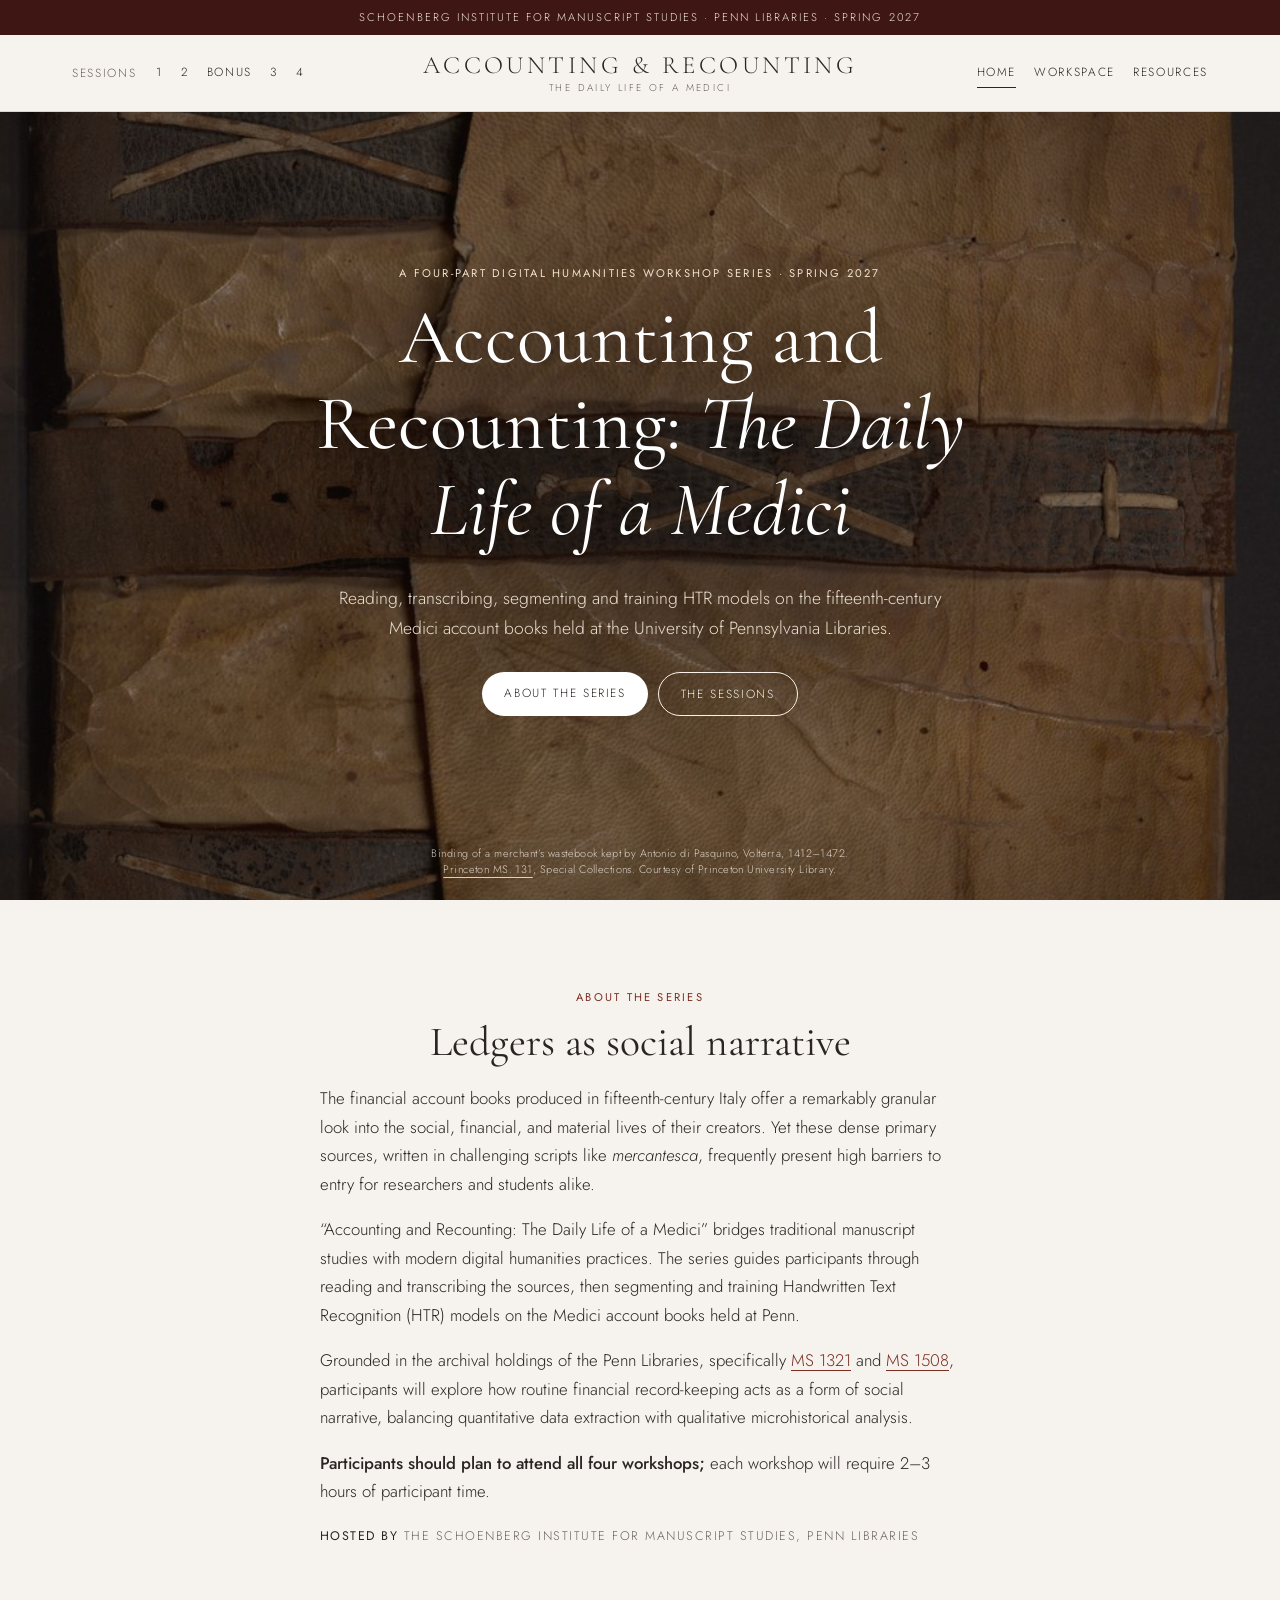
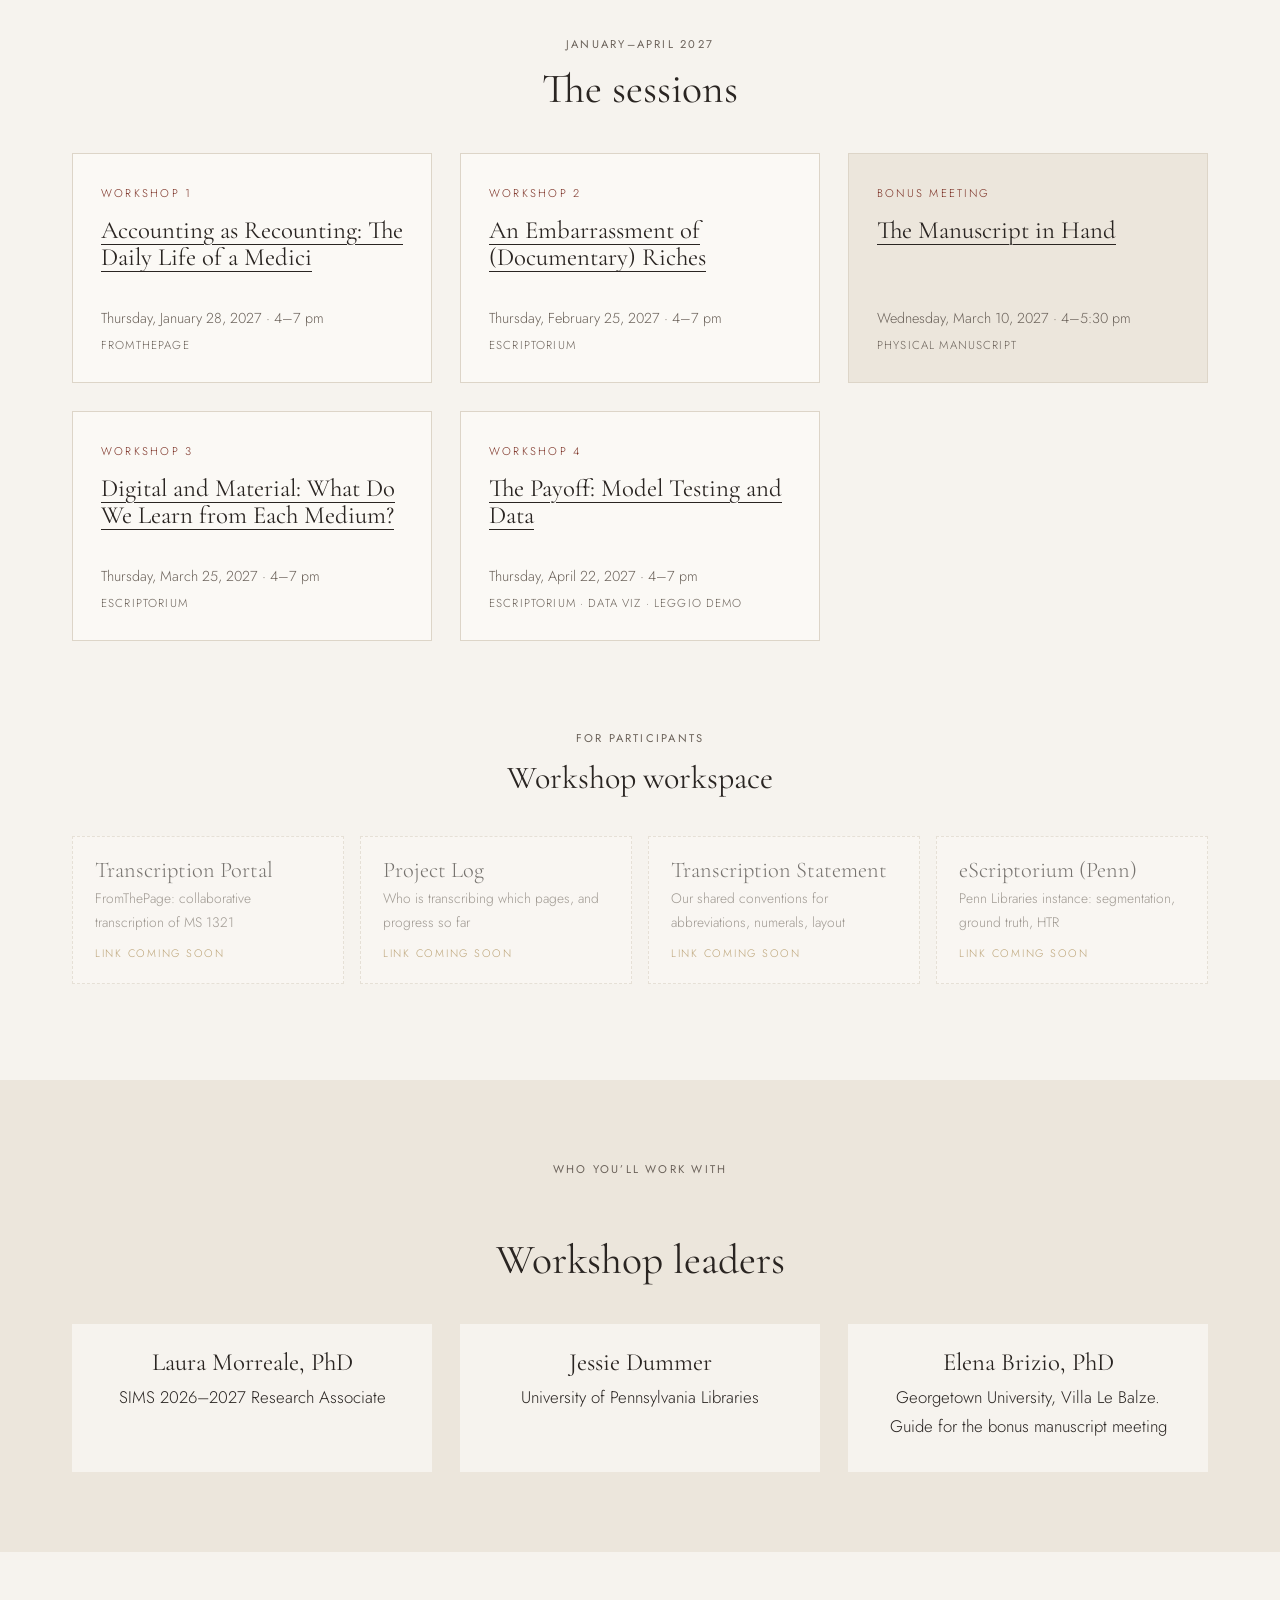
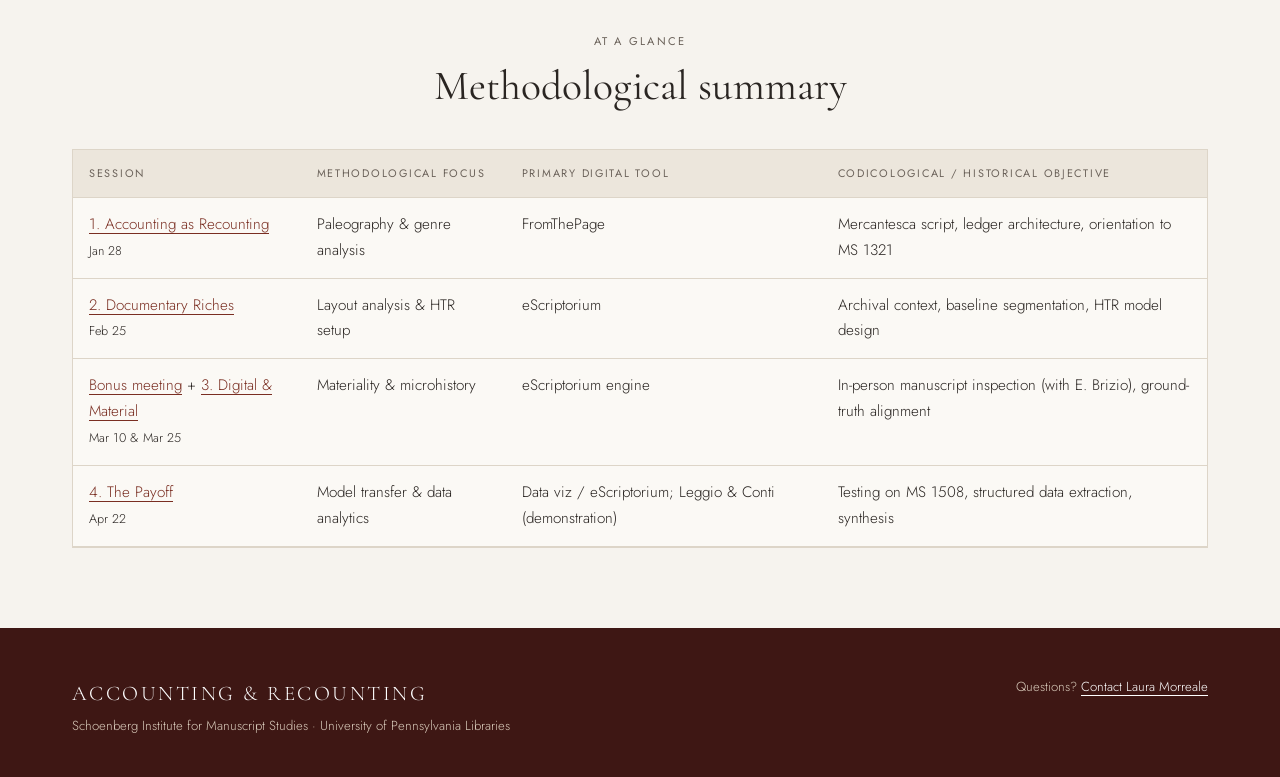
==== commit a1bfac3c: "Full-screen Princeton cover; MS 1321 image to Bonus page" ====
--- a/index.html
+++ b/index.html
@@ -21,24 +21,19 @@
     <button class="nav-toggle" aria-expanded="false" aria-controls="site-nav">Menu</button>
   </div>
 </header>
-<section class="hero-full">
+<section class="hero-full cover">
   <img src="assets/princeton-ms131-binding.jpg" alt="Fifteenth-century limp parchment account-book binding with a fold-over flap and three dark leather straps laced with crossed thongs; the spine is inscribed “Libro di soci…”" width="1000" height="1291">
   <div class="wrap">
     <p class="eyebrow">A four-part digital humanities workshop series · Spring 2027</p>
     <h1>Accounting and Recounting: <em>The Daily Life of a Medici</em></h1>
     <p class="lede">Reading, transcribing, segmenting and training HTR models on the fifteenth-century Medici account books held at the University of Pennsylvania Libraries.</p>
-    <a class="btn" href="#sessions">See the sessions</a><a class="btn ghost" href="workspace.html">Workspace</a>
+    <div class="cover-actions"><a class="btn" href="#about">About the series</a><a class="btn ghost" href="#sessions">The sessions</a></div>
   </div>
   <p class="hero-credit">Binding of a merchant’s wastebook kept by Antonio di Pasquino, Volterra, 1412–1472. <a data-link="princetonMs131">Princeton MS. 131</a>, Special Collections. Courtesy of Princeton University Library.</p>
 </section>
 <main>
 
-<section class="section"><div class="wrap split">
-  <figure>
-    <img src="assets/ms1321-opening.jpg" alt="Opening from a Medici account book in mercantesca script, with dated entries and amounts in the right-hand column" width="900" height="1056">
-    <figcaption>Penn Libraries, Oversize Ms. Codex 1321</figcaption>
-  </figure>
-  <div class="text">
+<section class="section" id="about"><div class="wrap prose">
     <p class="eyebrow">About the series</p>
     <h2 class="first">Ledgers as social narrative</h2>
     <p>The financial account books produced in fifteenth-century Italy offer a remarkably granular look into the social, financial, and material lives of their creators. Yet these dense primary sources, written in challenging scripts like <em>mercantesca</em>, frequently present high barriers to entry for researchers and students alike.</p>
@@ -46,7 +41,6 @@
     <p>Grounded in the archival holdings of the Penn Libraries, specifically <a data-link="colenda1321">MS 1321</a> and <a data-link="colenda1508">MS 1508</a>, participants will explore how routine financial record-keeping acts as a form of social narrative, balancing quantitative data extraction with qualitative microhistorical analysis.</p>
     <p><strong>Participants should plan to attend all four workshops;</strong> each workshop will require 2–3 hours of participant time.</p>
     <p class="meta-row"><span><strong>Hosted by</strong> the Schoenberg Institute for Manuscript Studies, Penn Libraries</span></p>
-  </div>
 </div></section>
 
 <section class="section" id="sessions"><div class="wrap">
--- a/assets/style.css
+++ b/assets/style.css
@@ -203,3 +203,29 @@
 .bib { list-style: none; padding: 0; margin: 0; }
 .bib li { padding-left: 2em; text-indent: -2em; margin: 0 0 .9em; }
 .bib a { word-break: break-all; }
+
+/* ── landing cover: the Princeton binding fills the first screen ── */
+.hero-full.cover { min-height: calc(100vh - 112px); min-height: calc(100svh - 112px); align-items: center; text-align: center; }
+.hero-full.cover > img { object-position: 50% 50%; }
+.hero-full.cover::after { background:
+  radial-gradient(ellipse at center, rgba(20,12,8,.62) 0%, rgba(20,12,8,.38) 55%, rgba(20,12,8,.55) 100%); }
+.hero-full.cover .wrap { padding-top: 64px; padding-bottom: 96px; }
+.hero-full.cover h1 { max-width: 20ch; margin: 0 auto .4em; font-size: clamp(2.6rem, 6vw, 4.8rem); text-shadow: 0 2px 24px rgba(0,0,0,.35); }
+.hero-full.cover .lede { margin: 0 auto; }
+.cover-actions { margin-top: 28px; display: flex; flex-wrap: wrap; gap: 10px; justify-content: center; }
+.cover-actions .btn { margin: 0; }
+.hero-full.cover .hero-credit { left: 50%; right: auto; transform: translateX(-50%); width: min(560px, calc(100% - 32px)); text-align: center; }
+
+/* centred reading column */
+.prose { max-width: 44rem; text-align: left; }
+.prose .eyebrow, .prose h2 { text-align: center; }
+
+/* inner-page header with an image */
+.hero.with-figure .wrap { grid-template-columns: 1.3fr 1fr; }
+.hero.with-figure figure img { max-height: 520px; box-shadow: 0 12px 32px rgba(40,25,15,.18); }
+.hero.with-figure figcaption { text-align: right; }
+@media (max-width: 860px) {
+  .hero.with-figure .wrap { grid-template-columns: 1fr; }
+  .hero.with-figure figure img { margin: 0 auto; max-height: 420px; }
+  .hero.with-figure figcaption { text-align: center; }
+}
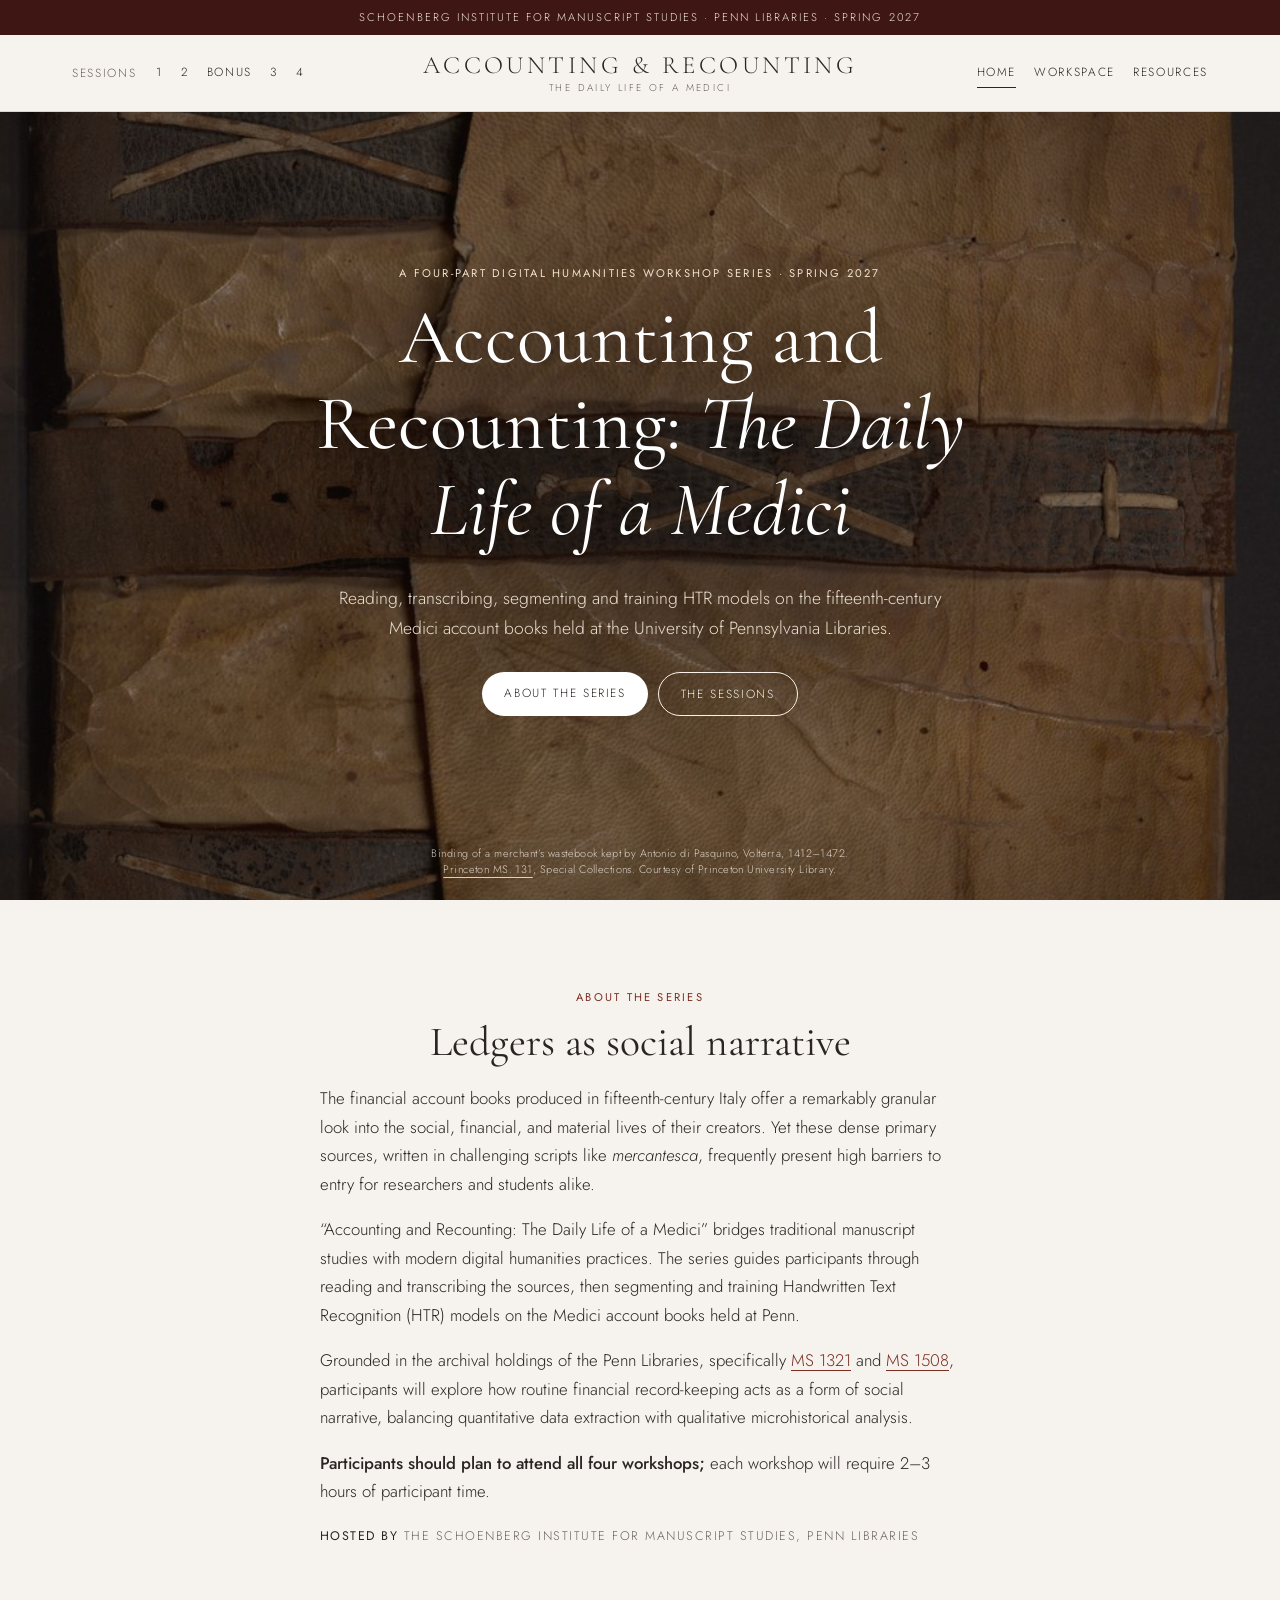
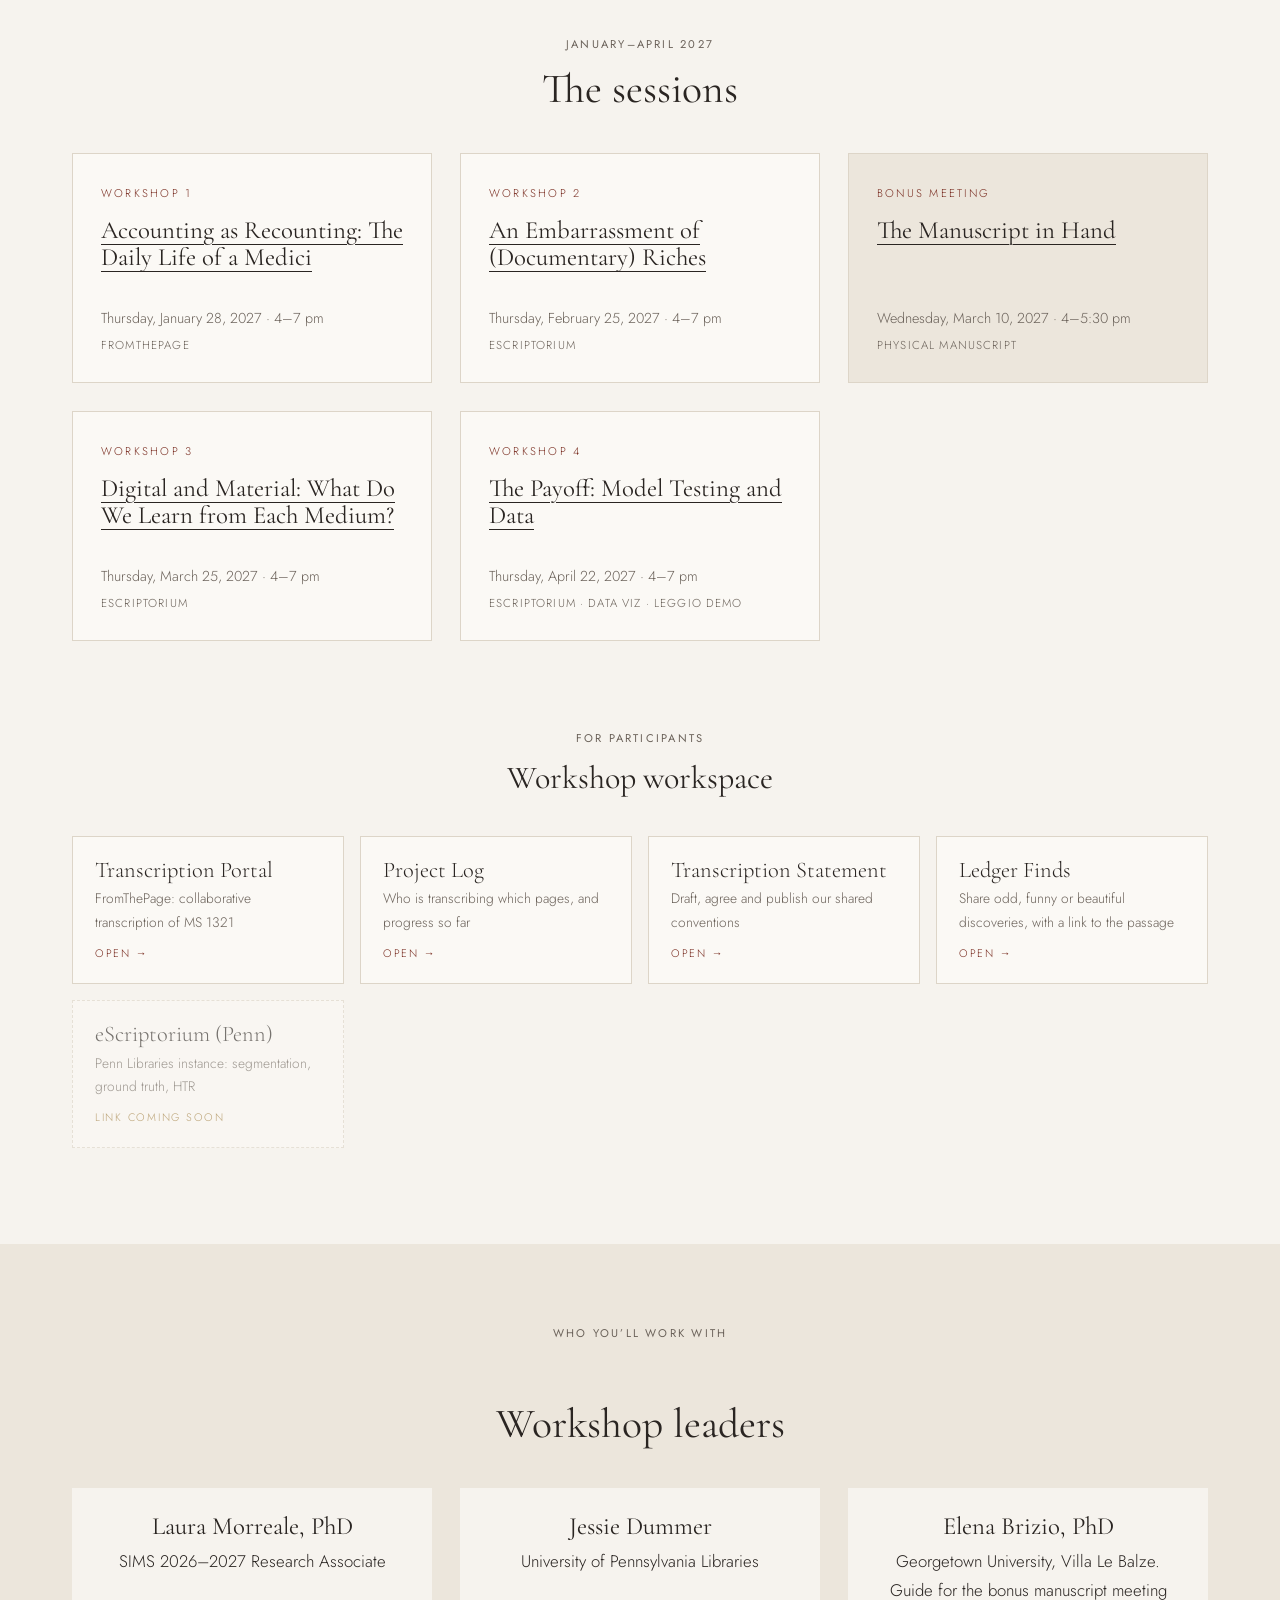
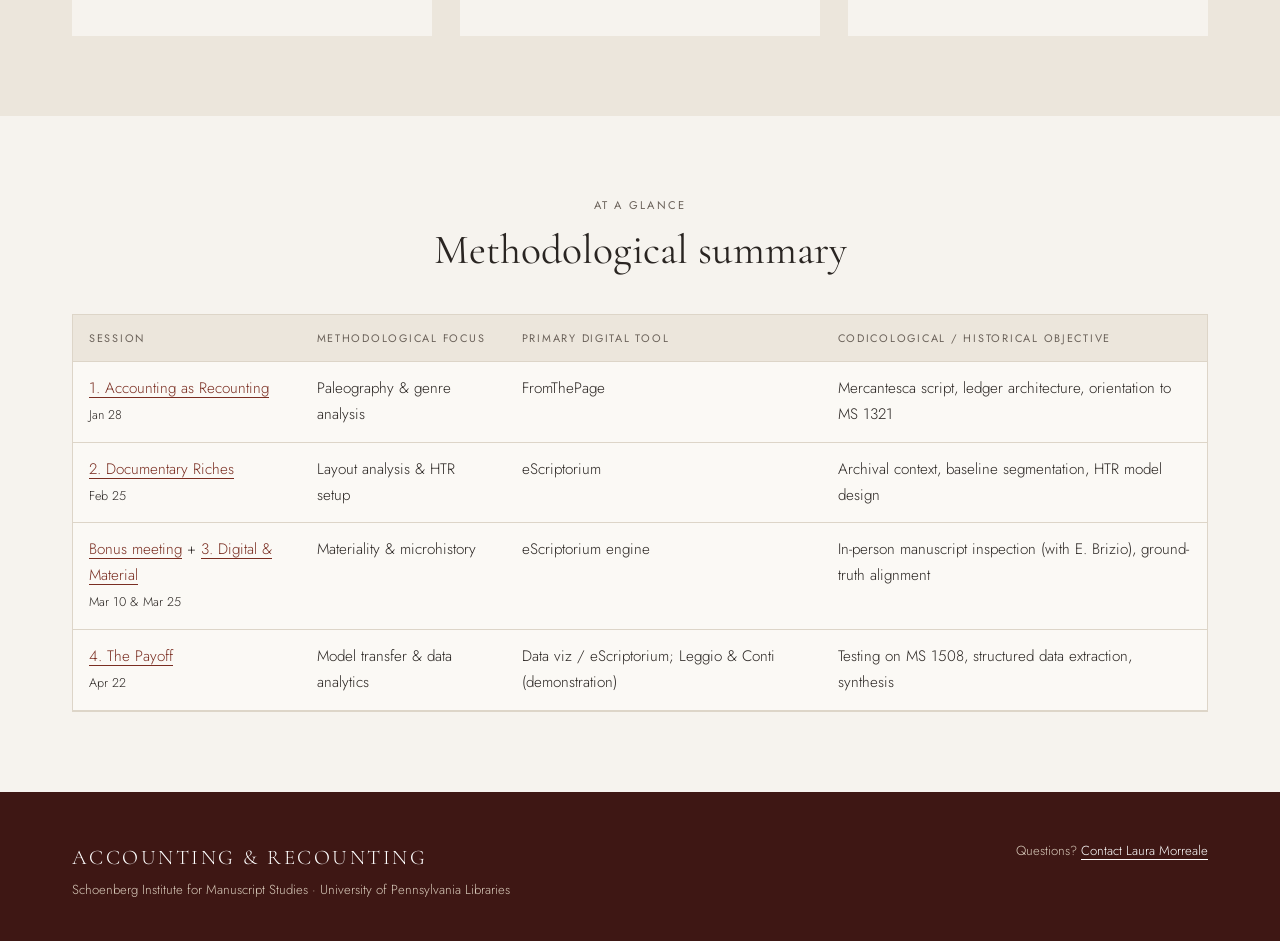
==== commit 903ca145: "Link Transcription Statement and Ledger Finds pages" ====
--- a/index.html
+++ b/index.html
@@ -57,7 +57,7 @@
     <h2 id="ws-h" class="first">Workshop workspace</h2>
   </div>
   <div class="tools">
-    <a class="tool-btn" data-link="fromthepage"><span class="label">Transcription Portal</span><span class="desc">FromThePage: collaborative transcription of MS 1321</span><span class="status">Open &rarr;</span></a><a class="tool-btn" data-link="projectLog"><span class="label">Project Log</span><span class="desc">Who is transcribing which pages, and progress so far</span><span class="status">Open &rarr;</span></a><a class="tool-btn" data-link="transcriptionStatement"><span class="label">Transcription Statement</span><span class="desc">Our shared conventions for abbreviations, numerals, layout</span><span class="status">Open &rarr;</span></a><a class="tool-btn" data-link="escriptorium"><span class="label">eScriptorium (Penn)</span><span class="desc">Penn Libraries instance: segmentation, ground truth, HTR</span><span class="status">Open &rarr;</span></a>
+    <a class="tool-btn" data-link="fromthepage"><span class="label">Transcription Portal</span><span class="desc">FromThePage: collaborative transcription of MS 1321</span><span class="status">Open &rarr;</span></a><a class="tool-btn" data-link="projectLog"><span class="label">Project Log</span><span class="desc">Who is transcribing which pages, and progress so far</span><span class="status">Open &rarr;</span></a><a class="tool-btn" data-link="transcriptionStatement"><span class="label">Transcription Statement</span><span class="desc">Draft, agree and publish our shared conventions</span><span class="status">Open &rarr;</span></a><a class="tool-btn" data-link="ledgerFinds"><span class="label">Ledger Finds</span><span class="desc">Share odd, funny or beautiful discoveries, with a link to the passage</span><span class="status">Open &rarr;</span></a><a class="tool-btn" data-link="escriptorium"><span class="label">eScriptorium (Penn)</span><span class="desc">Penn Libraries instance: segmentation, ground truth, HTR</span><span class="status">Open &rarr;</span></a>
   </div>
 </div></section>
 
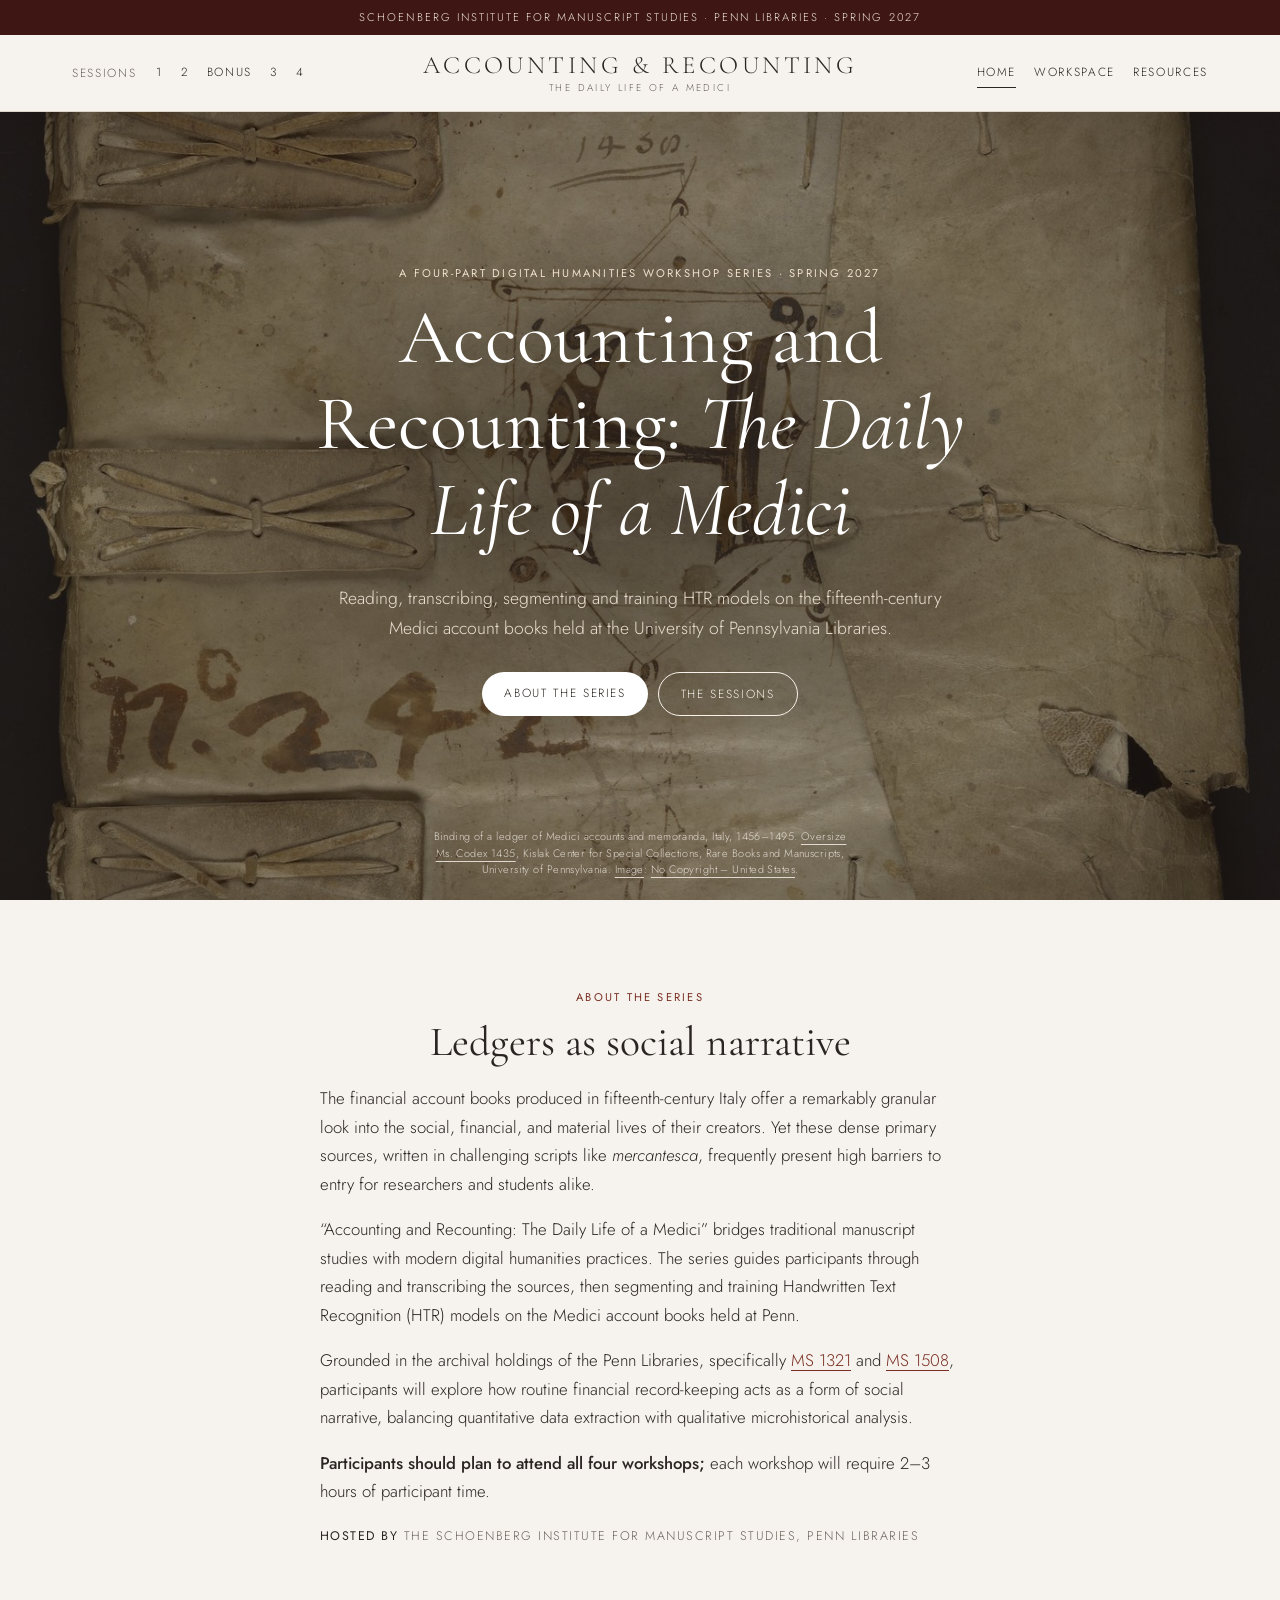
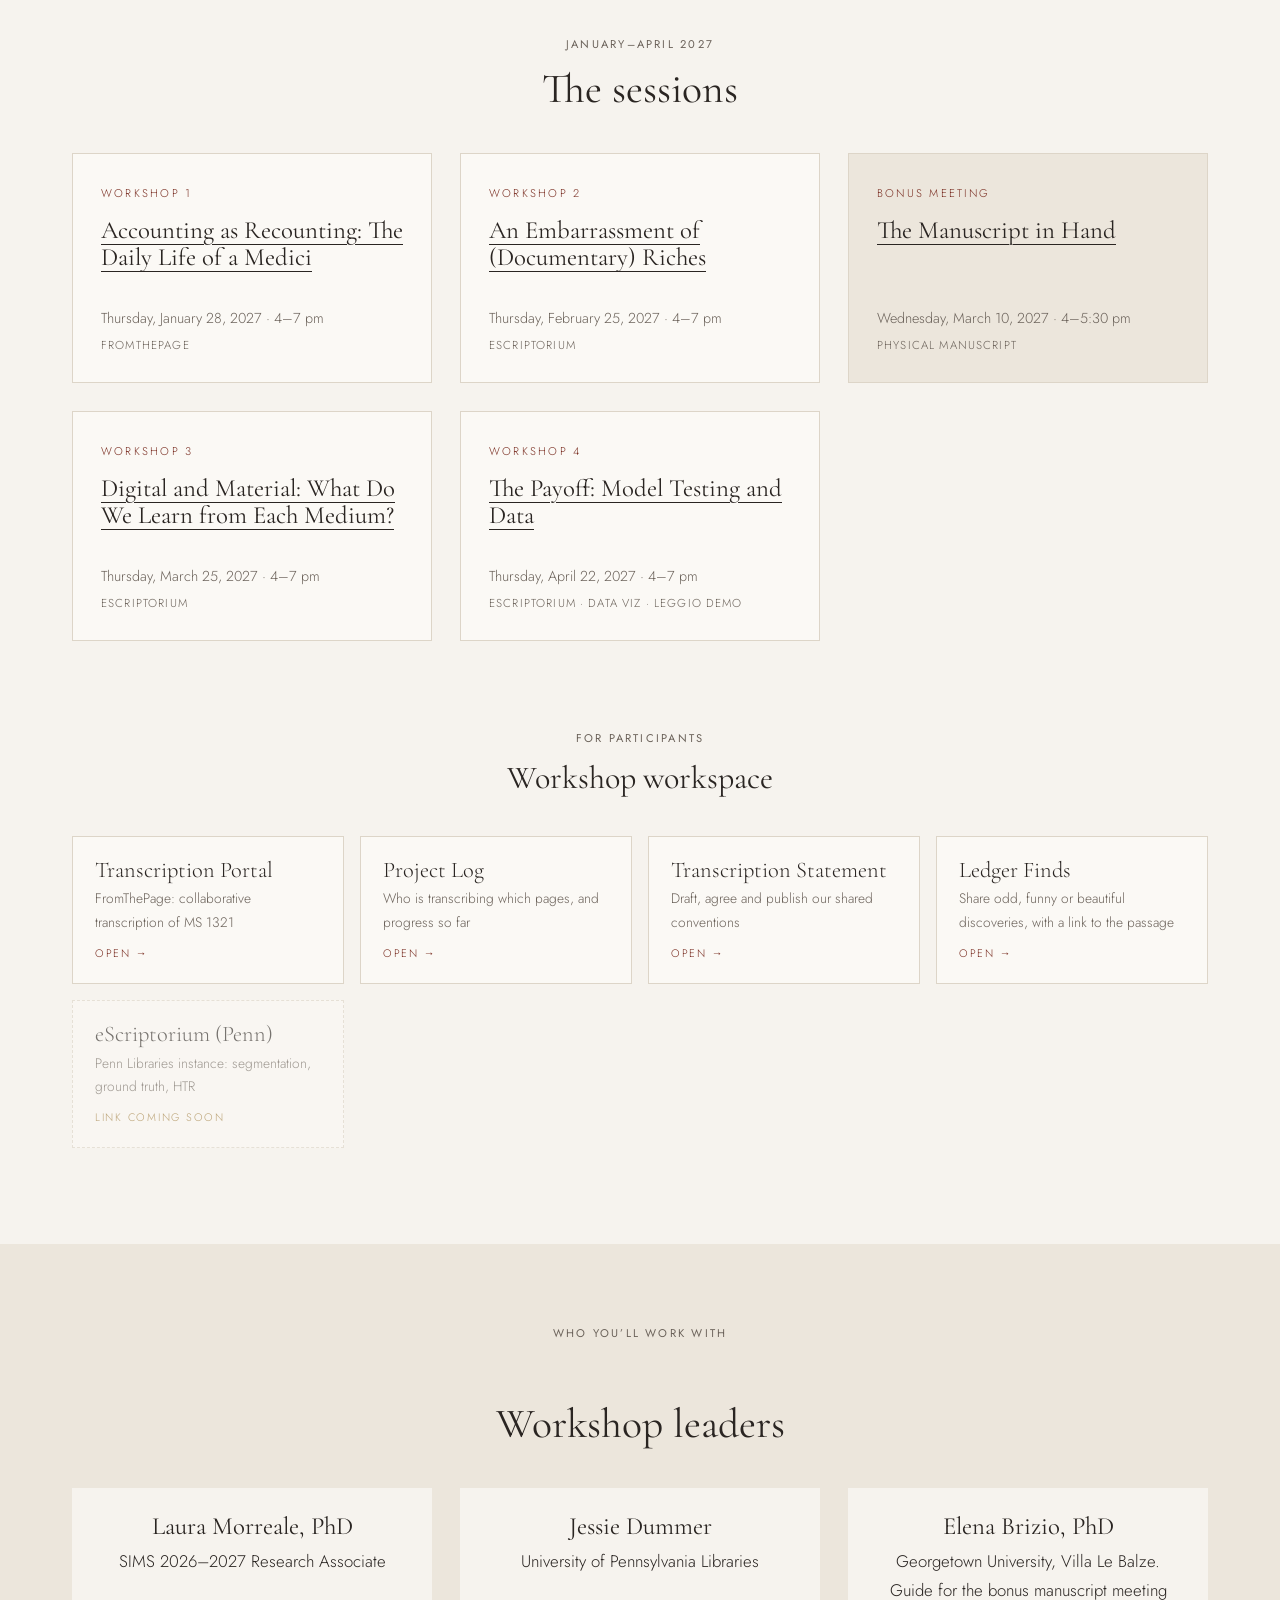
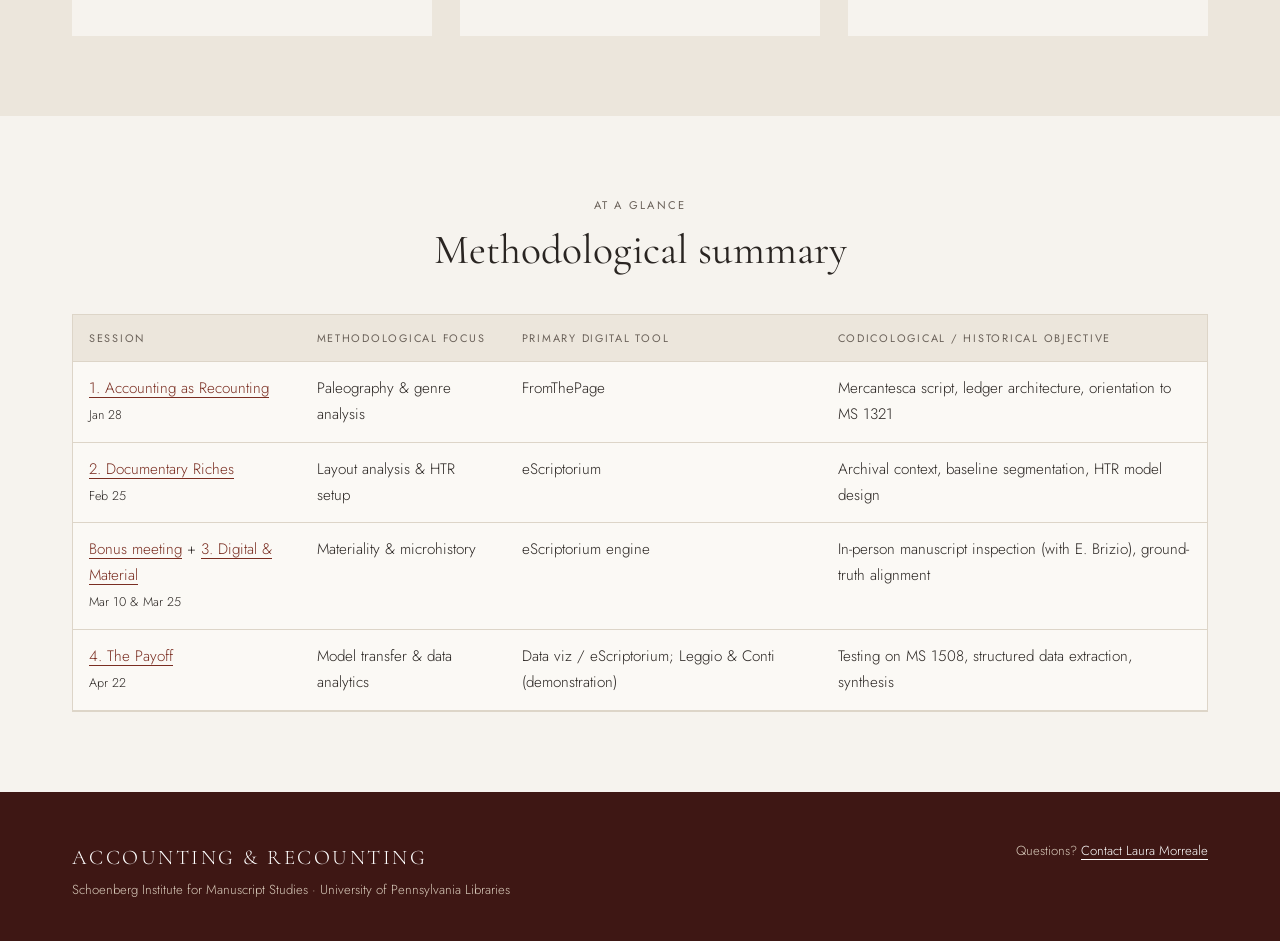
==== commit 17608bf7: "Replace Princeton cover with Penn Ms. Codex 1435 binding" ====
--- a/index.html
+++ b/index.html
@@ -22,14 +22,14 @@
   </div>
 </header>
 <section class="hero-full cover">
-  <img src="assets/princeton-ms131-binding.jpg" alt="Fifteenth-century limp parchment account-book binding with a fold-over flap and three dark leather straps laced with crossed thongs; the spine is inscribed “Libro di soci…”" width="1000" height="1291">
+  <img src="assets/penn-ms1435-binding.jpg" alt="Contemporary vellum binding of a Medici account book: a wrap-around flap, three leather spine straps laced with crossed thongs, a decorated letter A, the heading “Ricordanze di beni [mobili] et immobili” and the number 242" width="1400" height="1638">
   <div class="wrap">
     <p class="eyebrow">A four-part digital humanities workshop series · Spring 2027</p>
     <h1>Accounting and Recounting: <em>The Daily Life of a Medici</em></h1>
     <p class="lede">Reading, transcribing, segmenting and training HTR models on the fifteenth-century Medici account books held at the University of Pennsylvania Libraries.</p>
     <div class="cover-actions"><a class="btn" href="#about">About the series</a><a class="btn ghost" href="#sessions">The sessions</a></div>
   </div>
-  <p class="hero-credit">Binding of a merchant’s wastebook kept by Antonio di Pasquino, Volterra, 1412–1472. <a data-link="princetonMs131">Princeton MS. 131</a>, Special Collections. Courtesy of Princeton University Library.</p>
+  <p class="hero-credit">Binding of a ledger of Medici accounts and memoranda, Italy, 1456–1495. <a data-link="penn1435Catalog">Oversize Ms. Codex 1435</a>, Kislak Center for Special Collections, Rare Books and Manuscripts, University of Pennsylvania. <a data-link="penn1435Image">Image</a>: <a href="http://rightsstatements.org/vocab/NoC-US/1.0/" target="_blank" rel="noopener">No Copyright – United States</a>.</p>
 </section>
 <main>
 
--- a/assets/style.css
+++ b/assets/style.css
@@ -204,7 +204,7 @@
 .bib li { padding-left: 2em; text-indent: -2em; margin: 0 0 .9em; }
 .bib a { word-break: break-all; }
 
-/* ── landing cover: the Princeton binding fills the first screen ── */
+/* ── landing cover: the Penn MS 1435 binding fills the first screen ── */
 .hero-full.cover { min-height: calc(100vh - 112px); min-height: calc(100svh - 112px); align-items: center; text-align: center; }
 .hero-full.cover > img { object-position: 50% 50%; }
 .hero-full.cover::after { background:
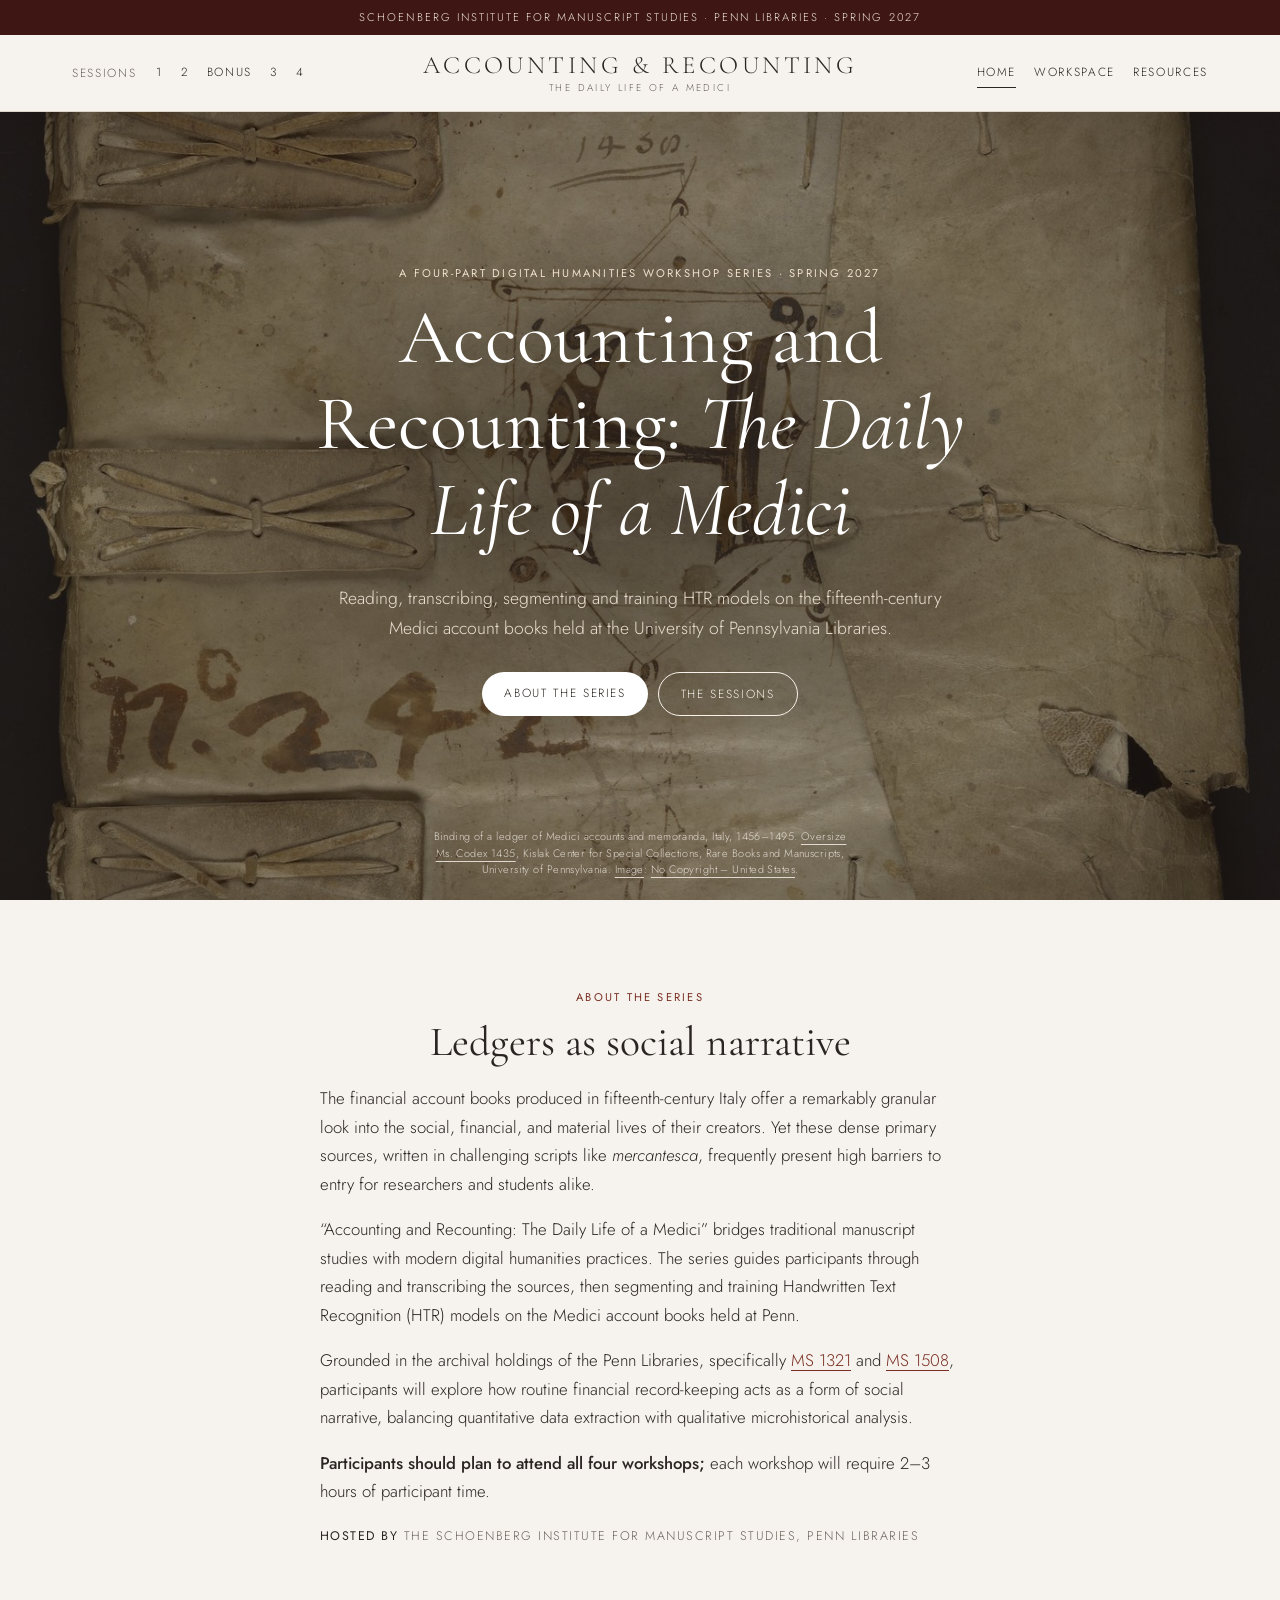
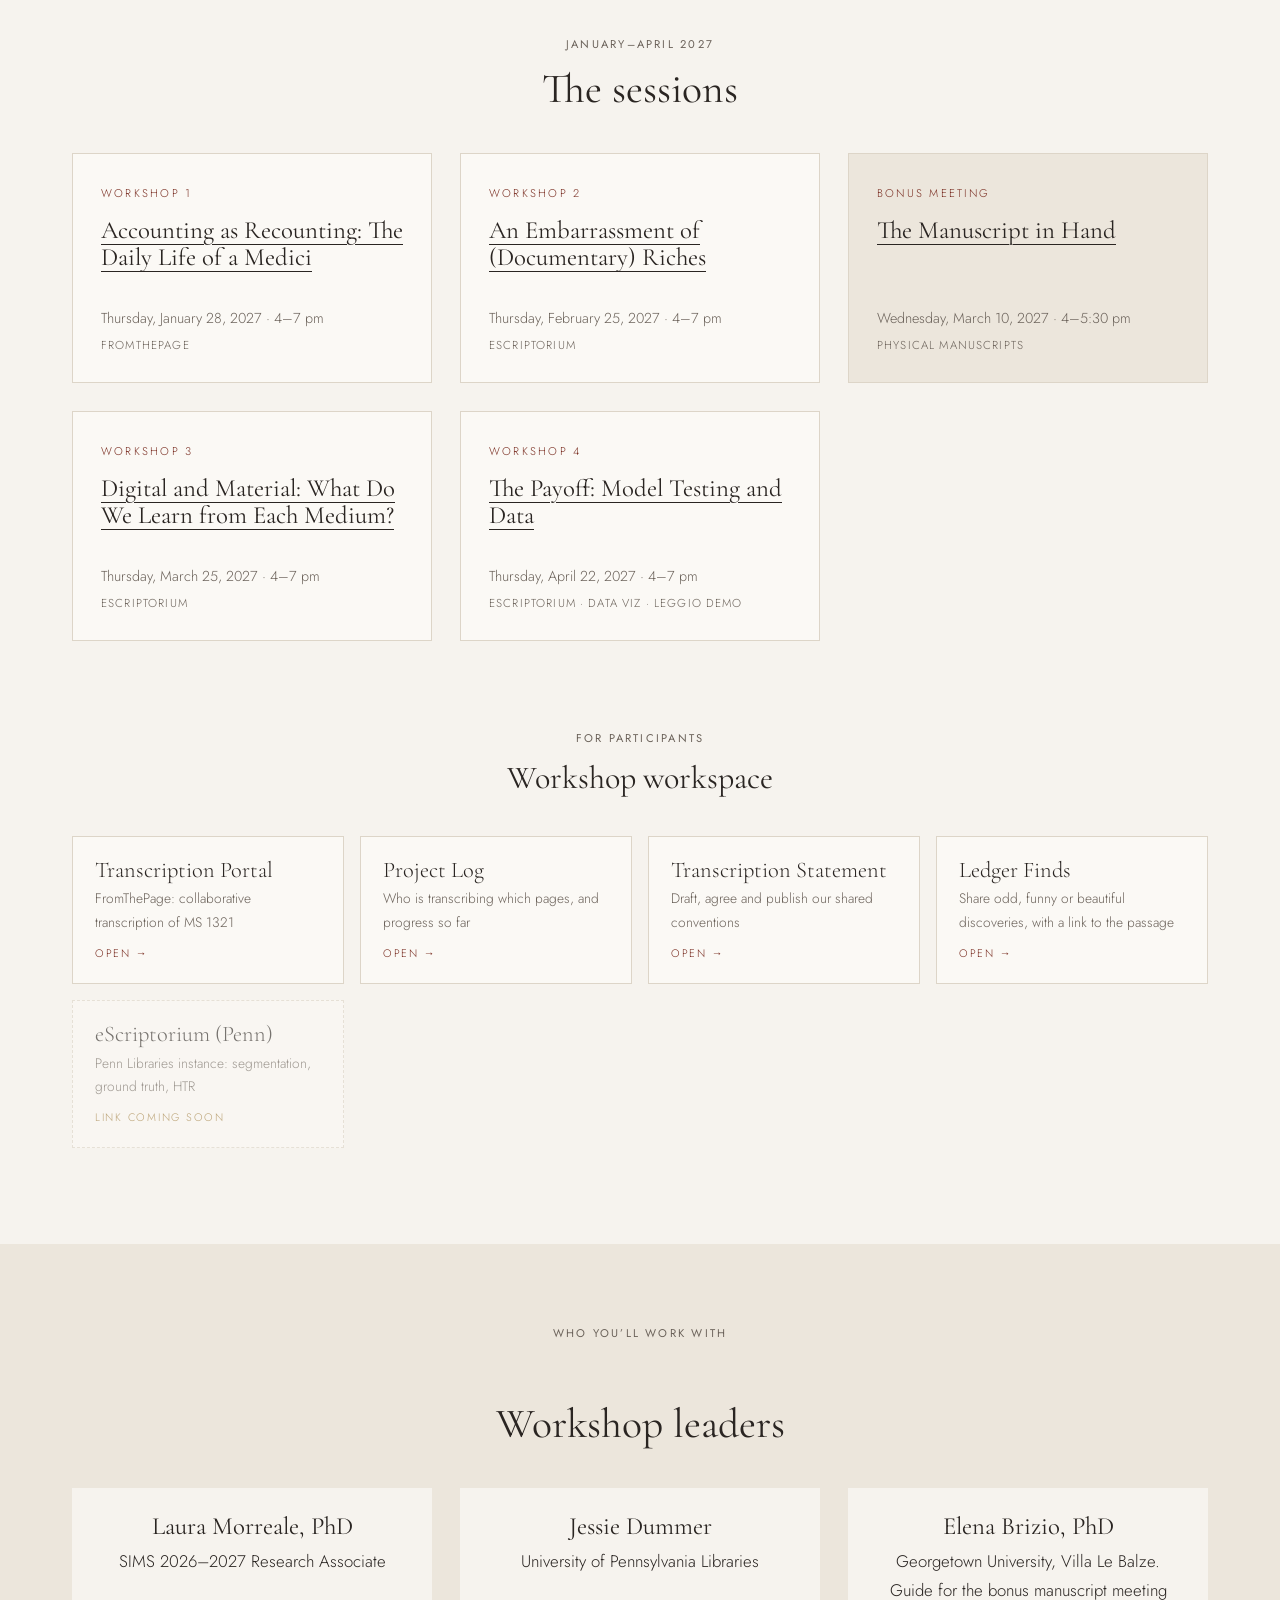
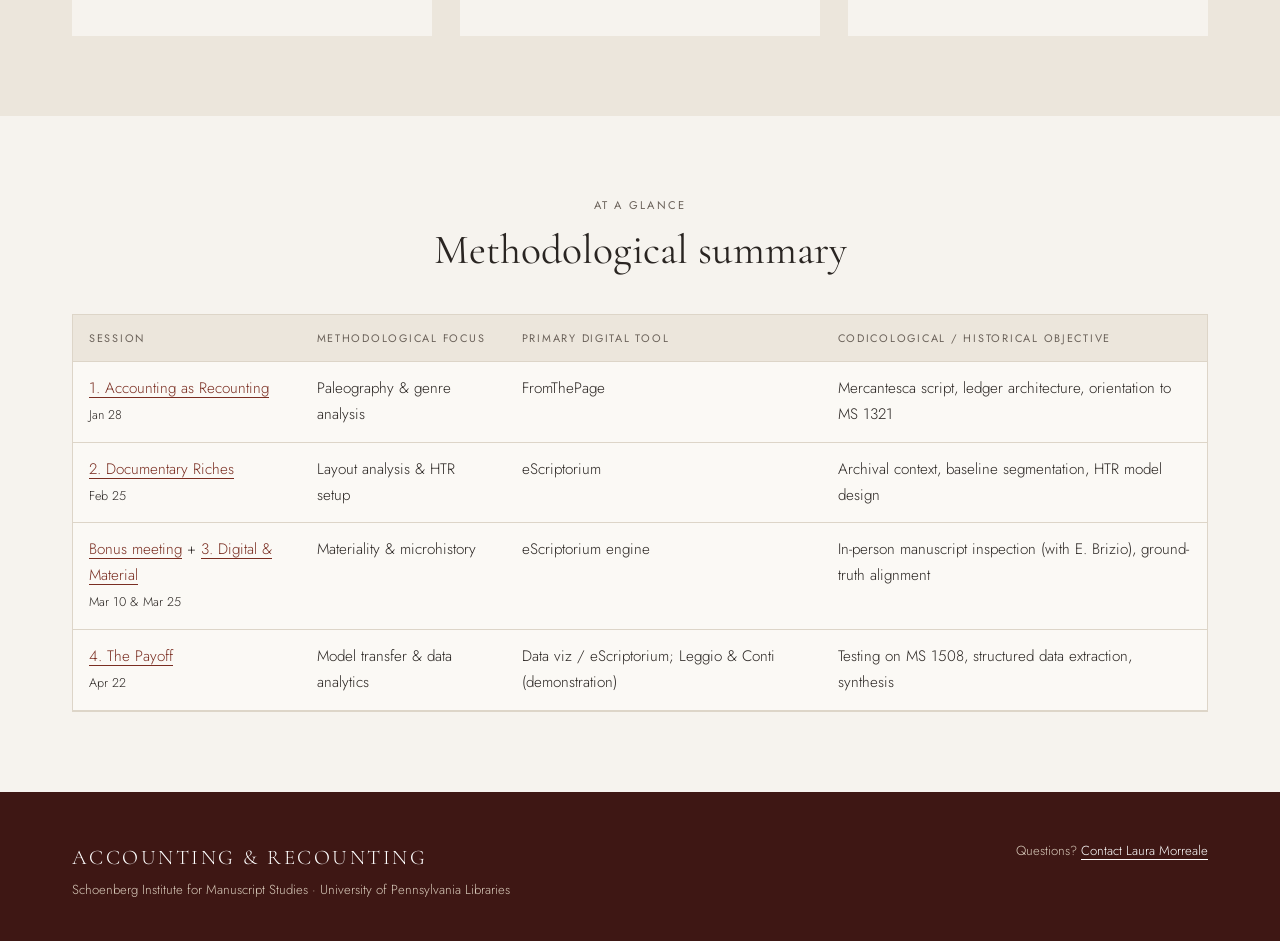
==== commit b53cdaac: "Bonus meeting: collection of manuscripts" ====
--- a/index.html
+++ b/index.html
@@ -48,7 +48,7 @@
     <p class="eyebrow">January–April 2027</p>
     <h2 class="first">The sessions</h2>
   </div>
-  <div class="grid three"><a class="session-card" href="session-1.html"><span class="num">Workshop 1</span><h3>Accounting as Recounting: The Daily Life of a Medici</h3><span class="date">Thursday, January 28, 2027 · 4–7 pm</span><span class="tool">FromThePage</span></a><a class="session-card" href="session-2.html"><span class="num">Workshop 2</span><h3>An Embarrassment of (Documentary) Riches</h3><span class="date">Thursday, February 25, 2027 · 4–7 pm</span><span class="tool">eScriptorium</span></a><a class="session-card bonus" href="bonus.html"><span class="num">Bonus Meeting</span><h3>The Manuscript in Hand</h3><span class="date">Wednesday, March 10, 2027 · 4–5:30 pm</span><span class="tool">Physical manuscript</span></a><a class="session-card" href="session-3.html"><span class="num">Workshop 3</span><h3>Digital and Material: What Do We Learn from Each Medium?</h3><span class="date">Thursday, March 25, 2027 · 4–7 pm</span><span class="tool">eScriptorium</span></a><a class="session-card" href="session-4.html"><span class="num">Workshop 4</span><h3>The Payoff: Model Testing and Data</h3><span class="date">Thursday, April 22, 2027 · 4–7 pm</span><span class="tool">eScriptorium · Data viz · Leggio demo</span></a></div>
+  <div class="grid three"><a class="session-card" href="session-1.html"><span class="num">Workshop 1</span><h3>Accounting as Recounting: The Daily Life of a Medici</h3><span class="date">Thursday, January 28, 2027 · 4–7 pm</span><span class="tool">FromThePage</span></a><a class="session-card" href="session-2.html"><span class="num">Workshop 2</span><h3>An Embarrassment of (Documentary) Riches</h3><span class="date">Thursday, February 25, 2027 · 4–7 pm</span><span class="tool">eScriptorium</span></a><a class="session-card bonus" href="bonus.html"><span class="num">Bonus Meeting</span><h3>The Manuscript in Hand</h3><span class="date">Wednesday, March 10, 2027 · 4–5:30 pm</span><span class="tool">Physical manuscripts</span></a><a class="session-card" href="session-3.html"><span class="num">Workshop 3</span><h3>Digital and Material: What Do We Learn from Each Medium?</h3><span class="date">Thursday, March 25, 2027 · 4–7 pm</span><span class="tool">eScriptorium</span></a><a class="session-card" href="session-4.html"><span class="num">Workshop 4</span><h3>The Payoff: Model Testing and Data</h3><span class="date">Thursday, April 22, 2027 · 4–7 pm</span><span class="tool">eScriptorium · Data viz · Leggio demo</span></a></div>
 </div></section>
 
 <section class="section"><div class="wrap docs" aria-labelledby="ws-h">
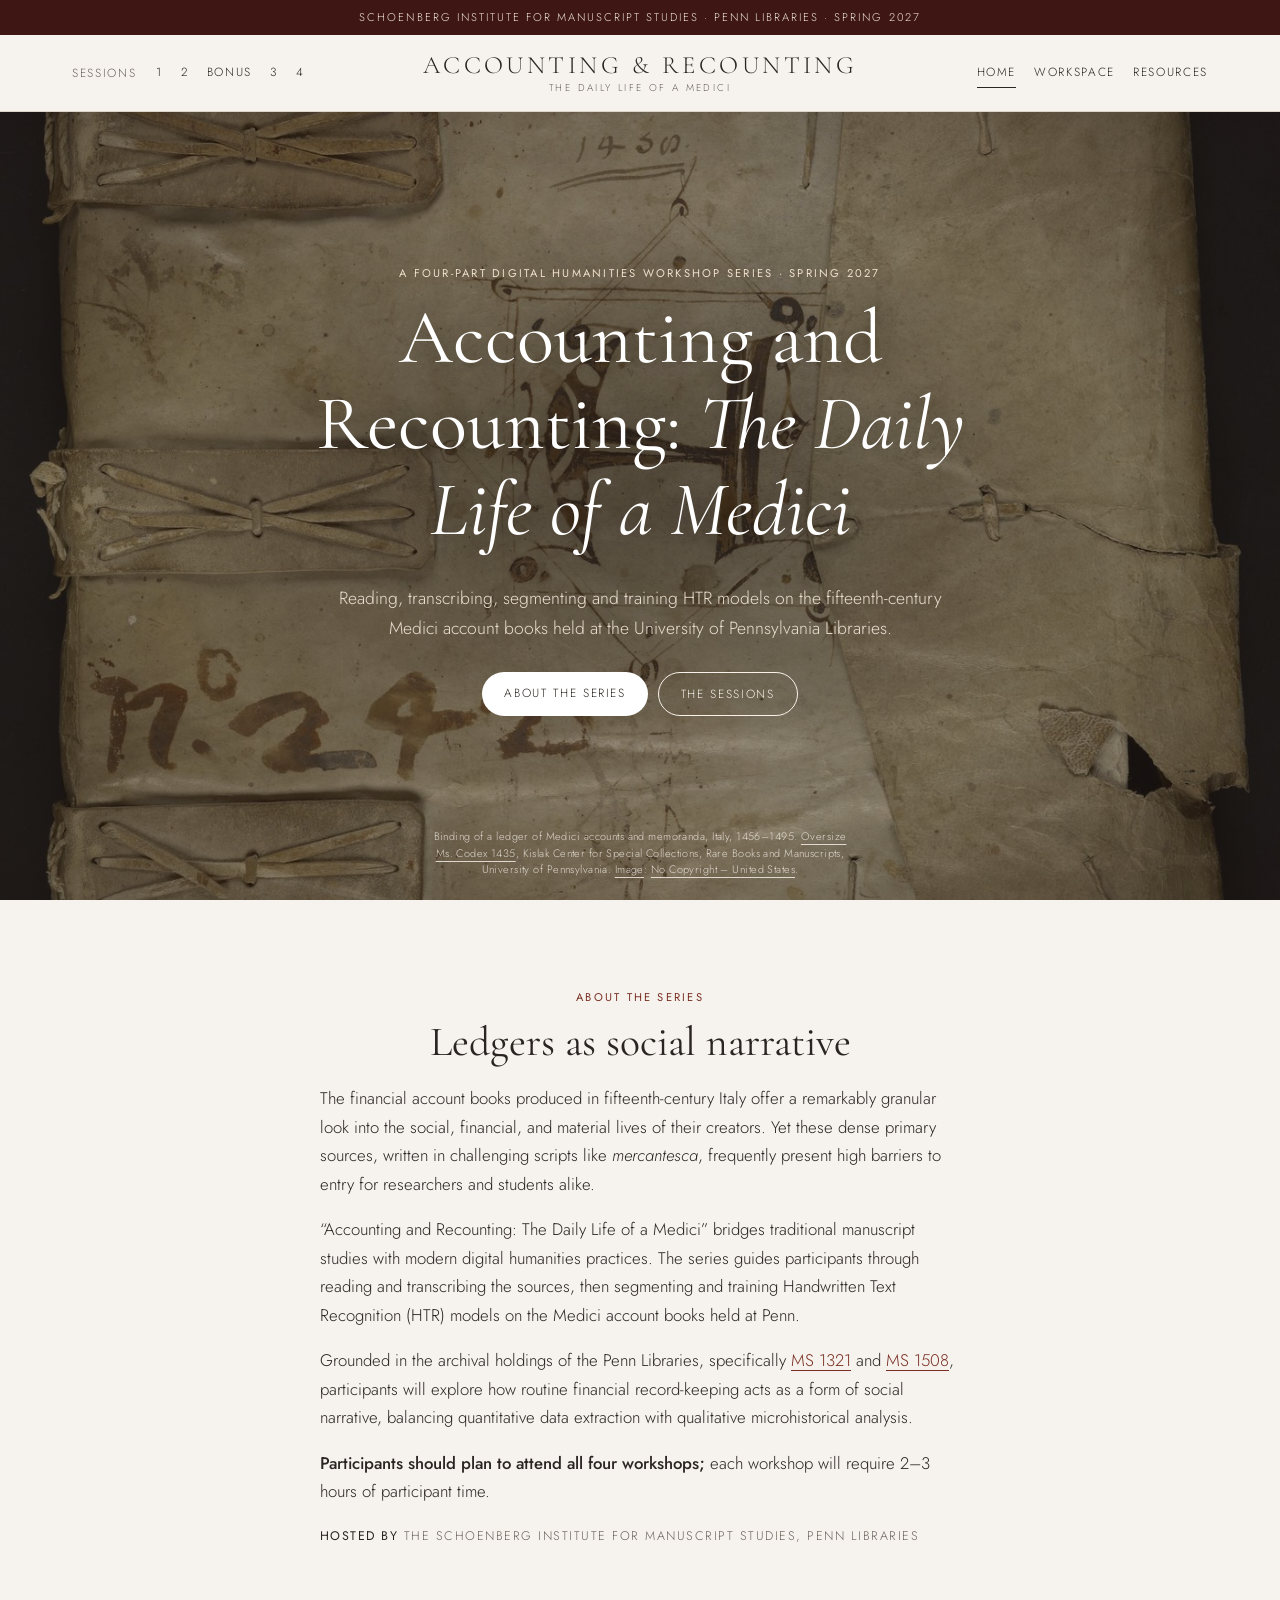
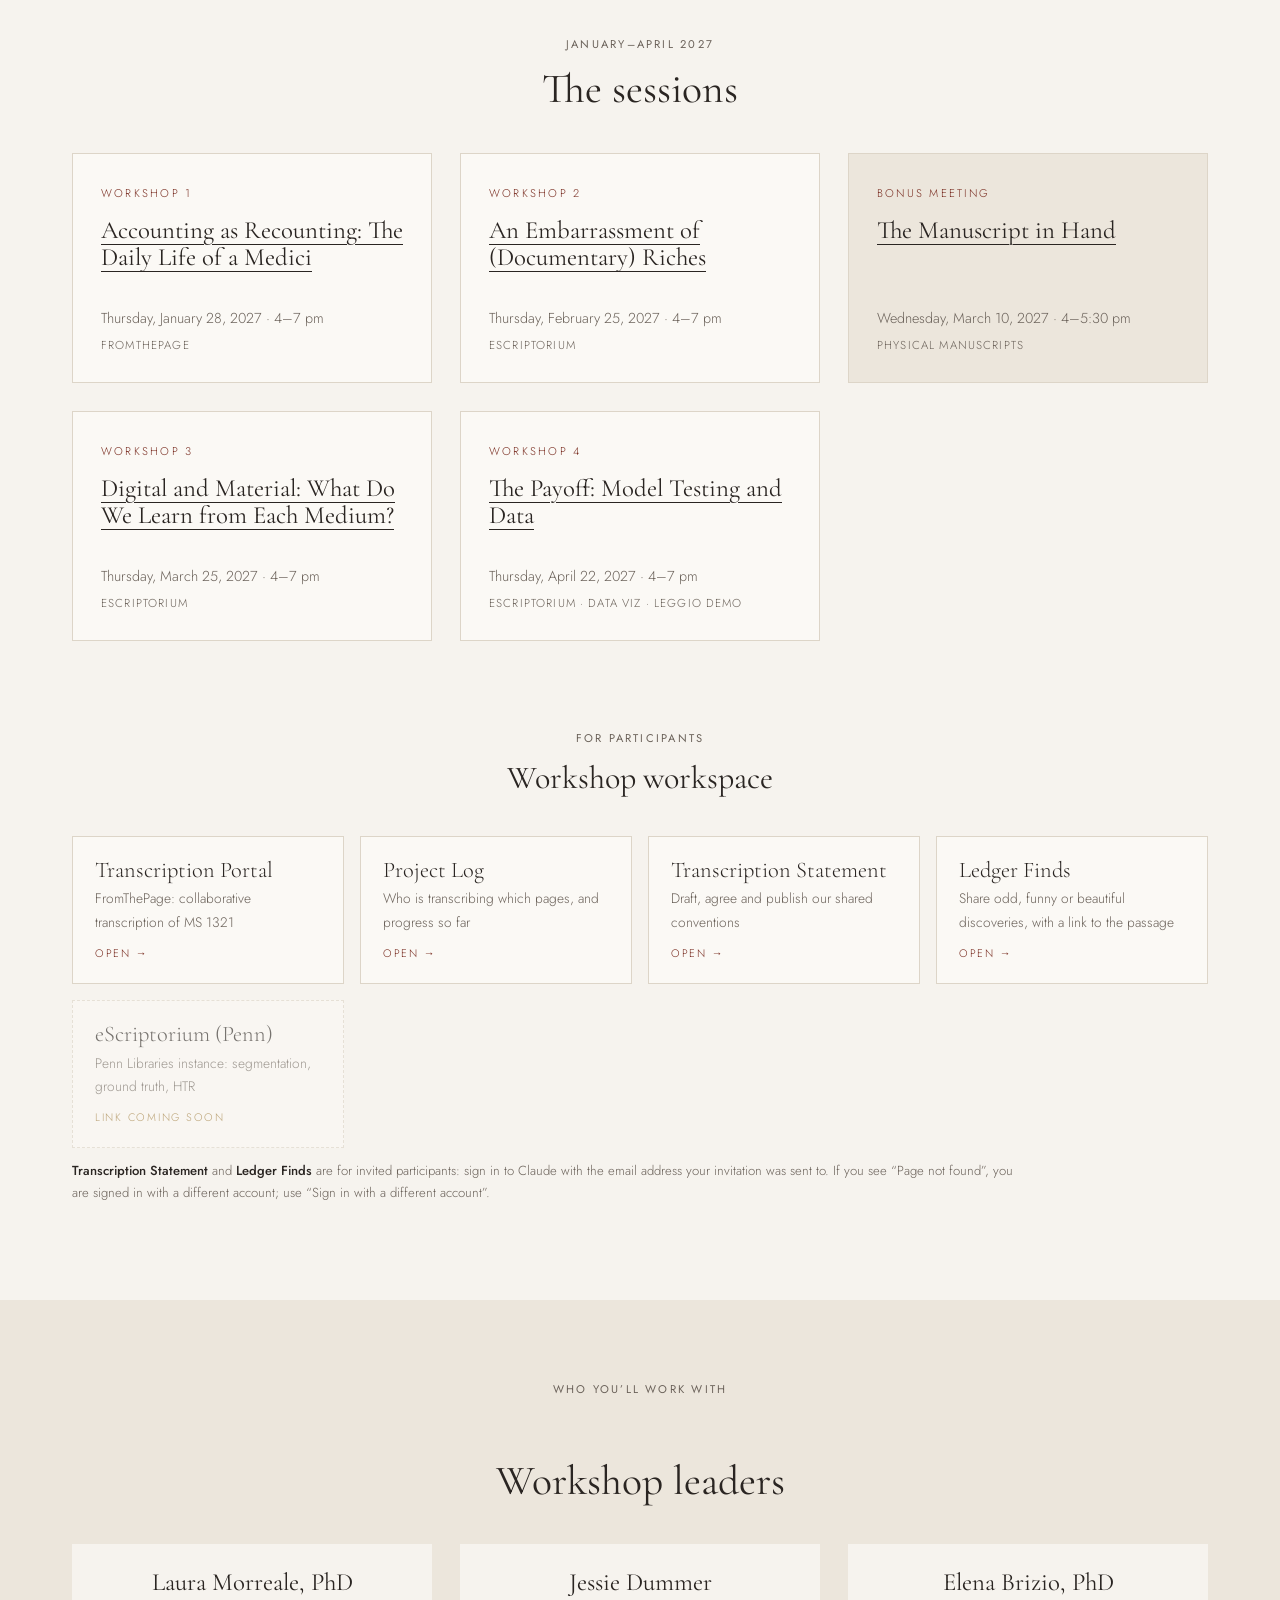
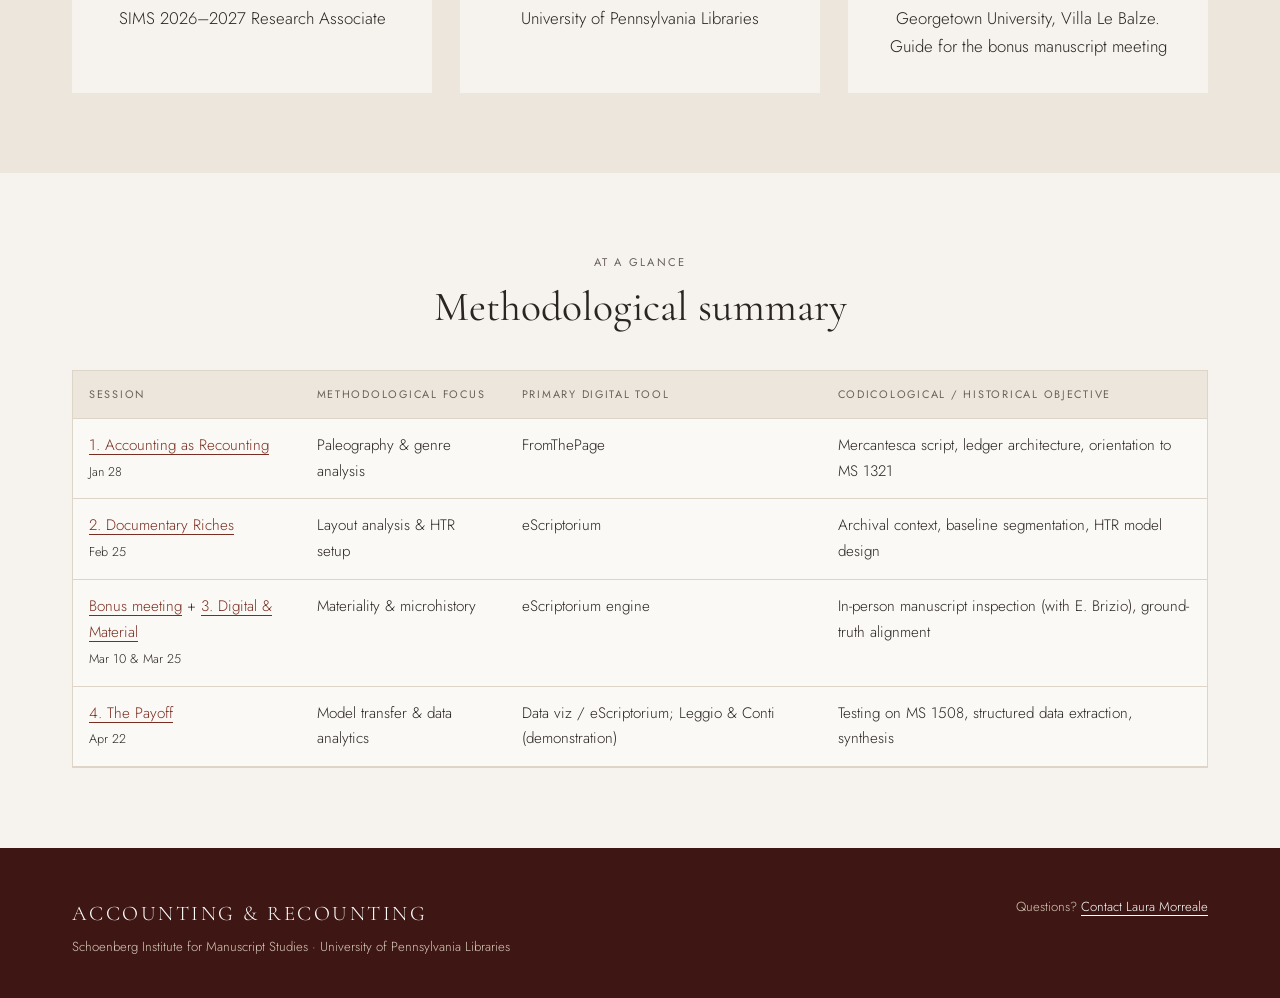
==== commit 88e5fbd4: "Sign-in note under Claude page buttons" ====
--- a/index.html
+++ b/index.html
@@ -59,6 +59,7 @@
   <div class="tools">
     <a class="tool-btn" data-link="fromthepage"><span class="label">Transcription Portal</span><span class="desc">FromThePage: collaborative transcription of MS 1321</span><span class="status">Open &rarr;</span></a><a class="tool-btn" data-link="projectLog"><span class="label">Project Log</span><span class="desc">Who is transcribing which pages, and progress so far</span><span class="status">Open &rarr;</span></a><a class="tool-btn" data-link="transcriptionStatement"><span class="label">Transcription Statement</span><span class="desc">Draft, agree and publish our shared conventions</span><span class="status">Open &rarr;</span></a><a class="tool-btn" data-link="ledgerFinds"><span class="label">Ledger Finds</span><span class="desc">Share odd, funny or beautiful discoveries, with a link to the passage</span><span class="status">Open &rarr;</span></a><a class="tool-btn" data-link="escriptorium"><span class="label">eScriptorium (Penn)</span><span class="desc">Penn Libraries instance: segmentation, ground truth, HTR</span><span class="status">Open &rarr;</span></a>
   </div>
+<p class="tools-note"><strong>Transcription Statement</strong> and <strong>Ledger Finds</strong> are for invited participants: sign in to Claude with the email address your invitation was sent to. If you see “Page not found”, you are signed in with a different account; use “Sign in with a different account”.</p>
 </div></section>
 
 <section class="band"><div class="wrap">
--- a/assets/style.css
+++ b/assets/style.css
@@ -151,6 +151,8 @@
 .tool-btn .status { font-size: .68rem; letter-spacing: .16em; text-transform: uppercase; color: var(--accent); margin-top: 6px; }
 .tool-btn.pending { opacity: .62; cursor: default; border-style: dashed; }
 .tool-btn.pending .status { color: var(--gold); }
+.tools-note { font-size: .82rem; color: var(--ink-soft); margin: 12px 0 0; max-width: 60rem; }
+.tools-note strong { font-weight: 500; color: var(--ink); }
 .tool-btn.featured { border-left: 3px solid var(--ink); }
 
 /* ── inner-page header ─────────────────────── */
